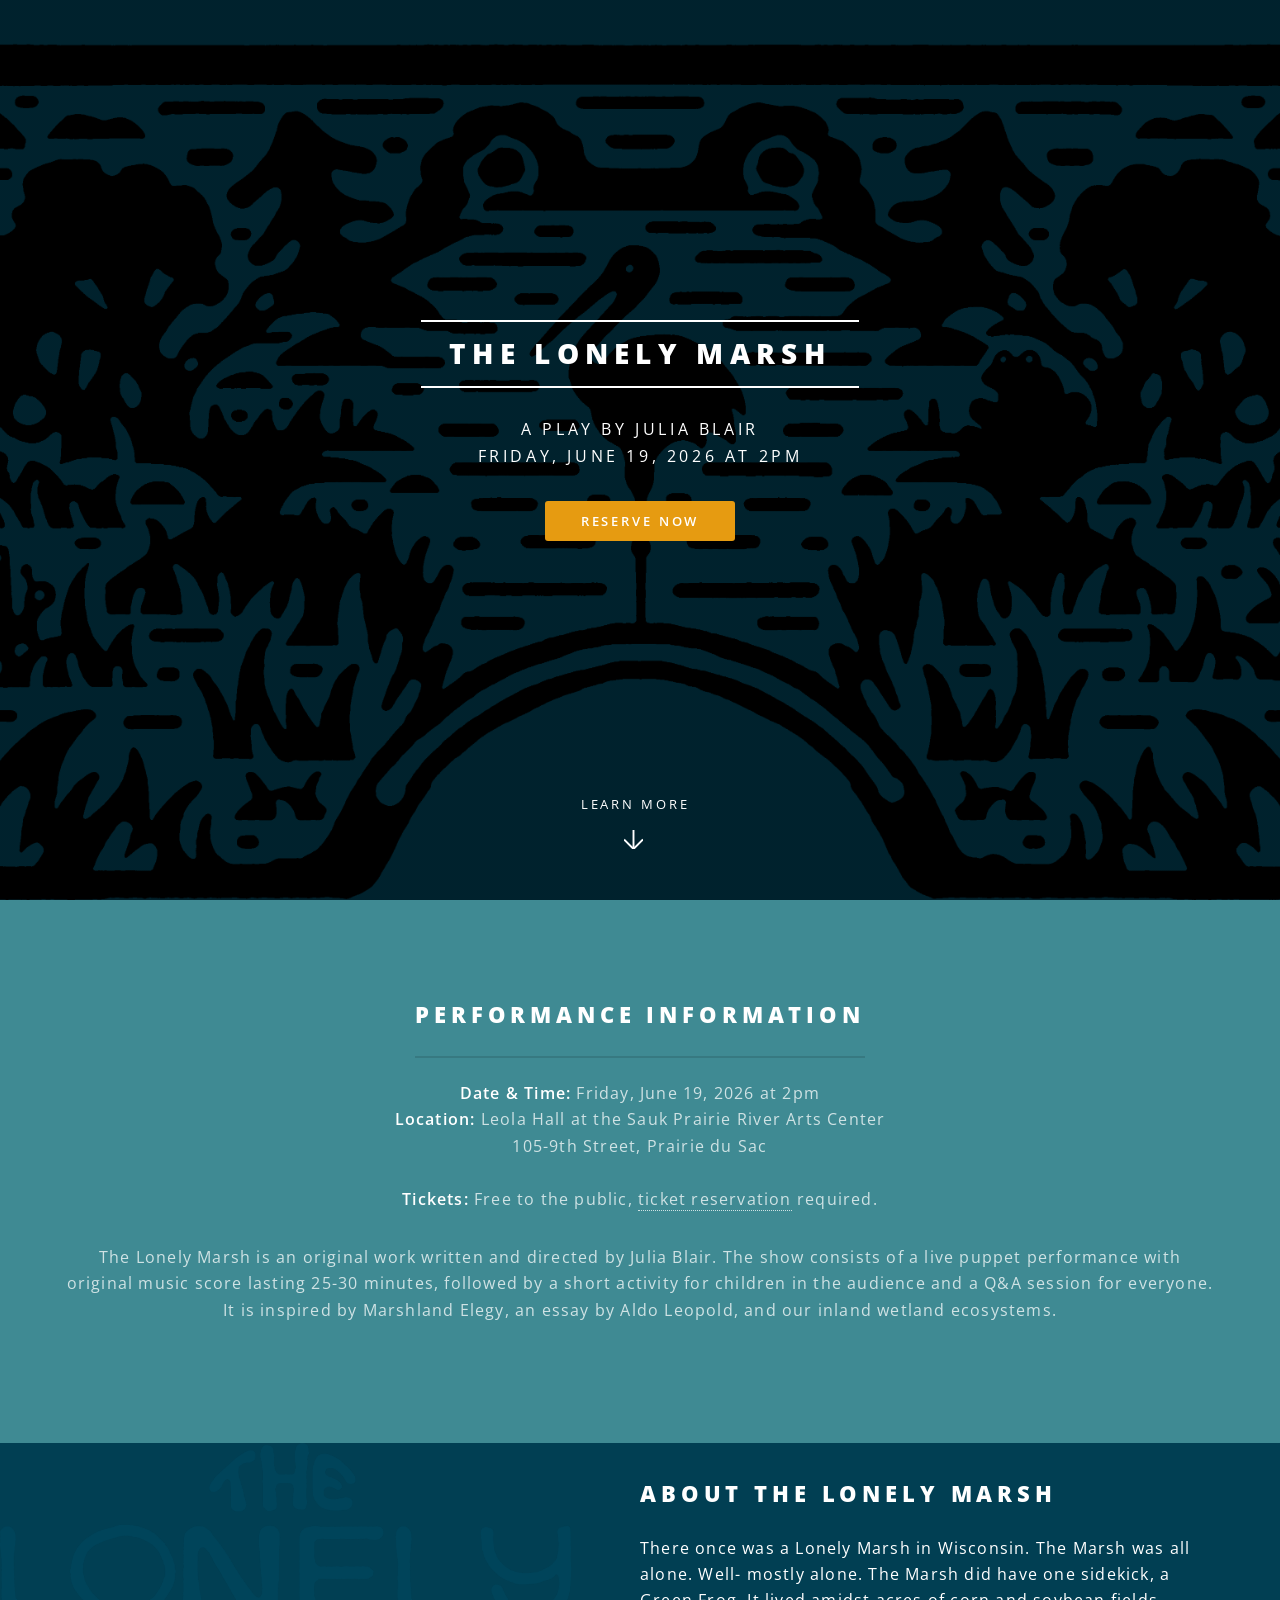
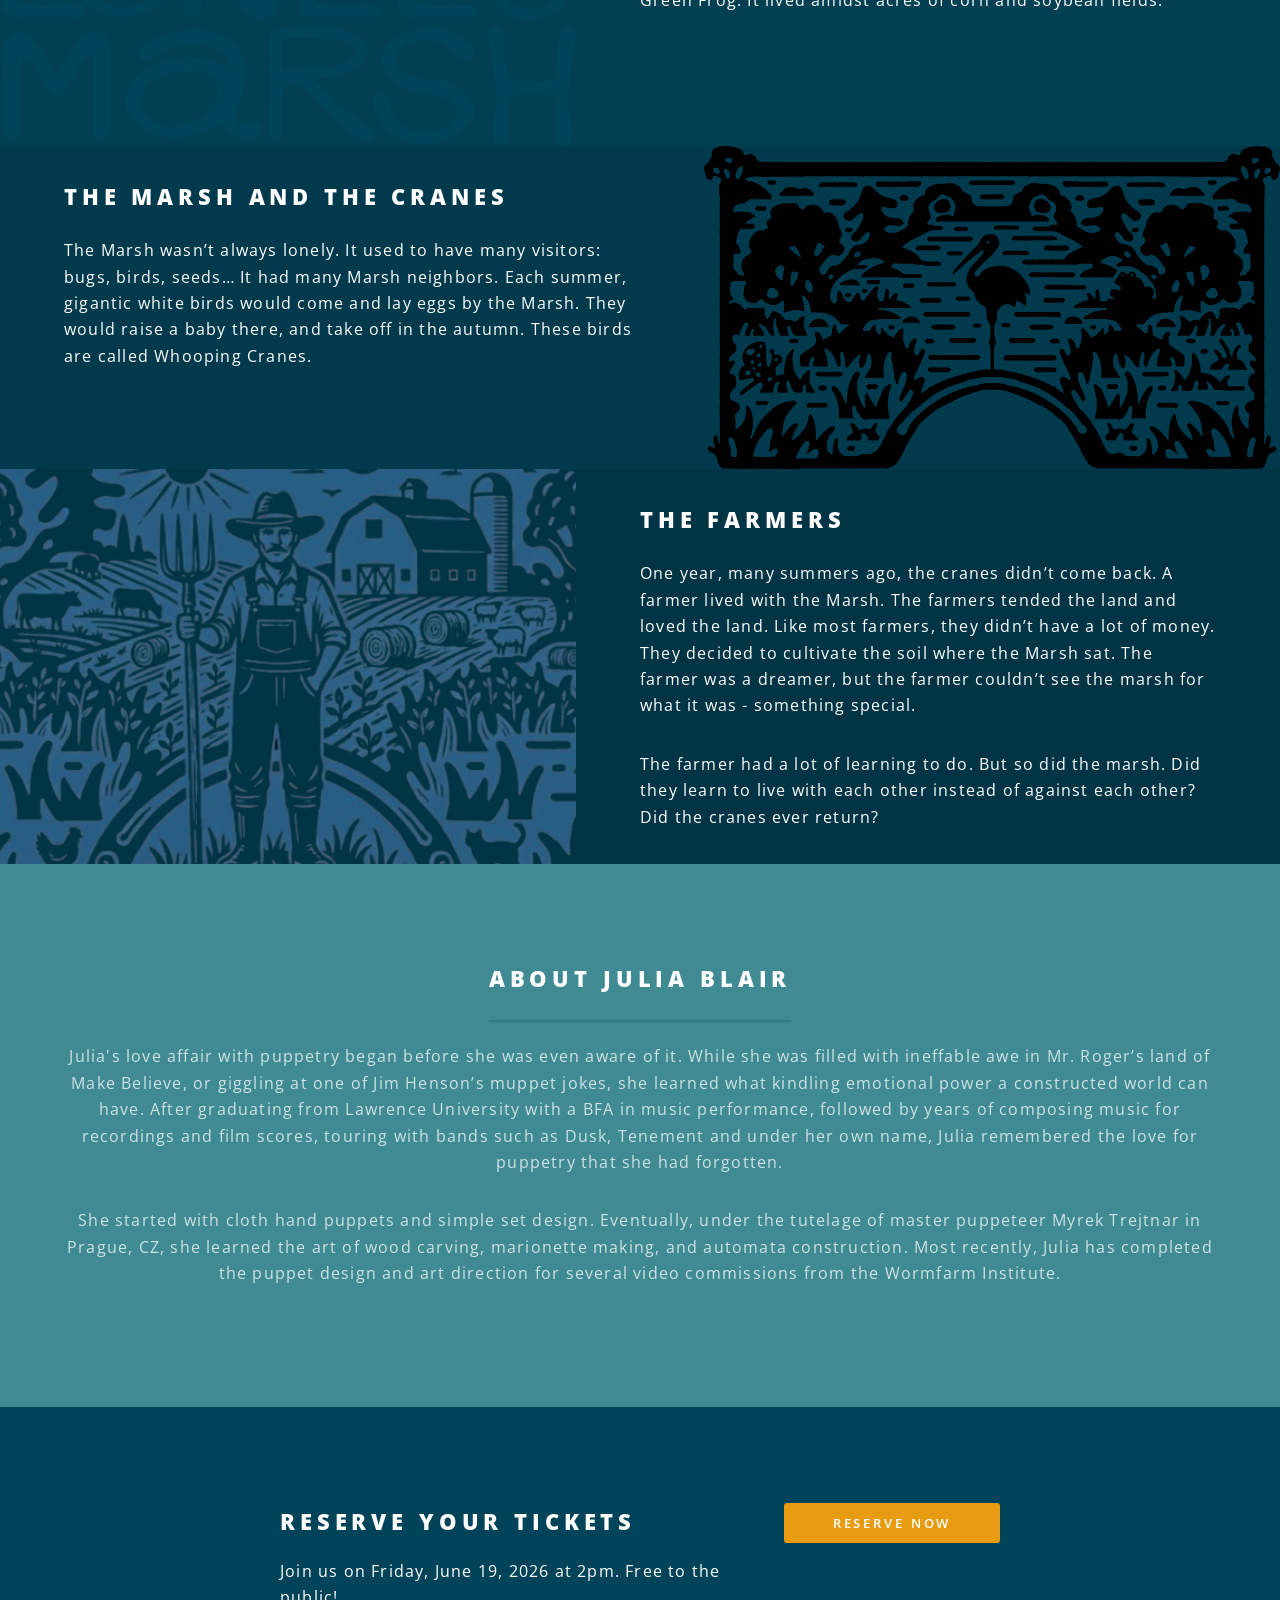
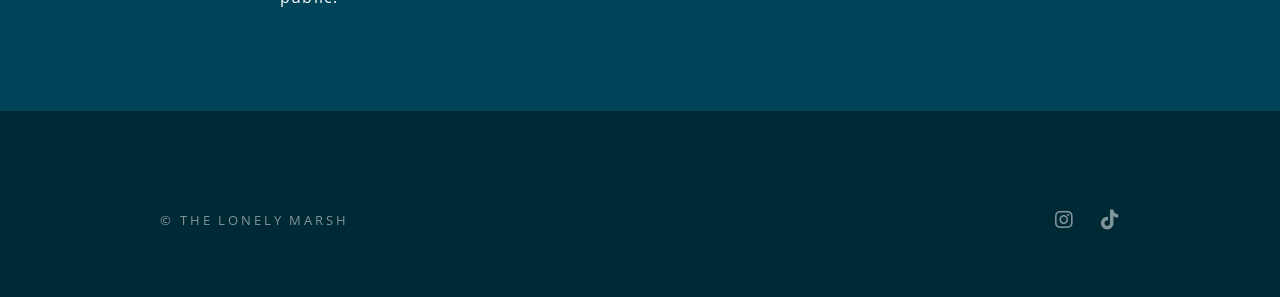
==== index.html @ c169a273 "tiktok added" ====
<!DOCTYPE HTML>
<html lang="en">
	<head>
		<title>The Lonely Marsh: Original Puppet Performance by Julia Blair</title>
		<meta charset="utf-8" />
		<meta name="viewport" content="width=device-width, initial-scale=1, user-scalable=no" />
		<meta name="description" content="Experience 'The Lonely Marsh', an original puppet performance by Julia Blair at Sauk Prairie River Arts Center. A musical journey into Wisconsin's wetlands and Whooping Crane conservation." />
		<meta name="keywords" content="The Lonely Marsh, Julia Blair, puppet show, Wisconsin wetlands, Whooping Crane, Sauk Prairie River Arts Center, Aldo Leopold, Marshland Elegy" />
		<link rel="stylesheet" href="assets/css/main.css" />
		<noscript><link rel="stylesheet" href="assets/css/noscript.css" /></noscript>

		<!-- Open Graph / Social Sharing -->
		<meta property="og:type" content="website" />
		<meta property="og:url" content="https://thelonelymarsh.com/" />
		<meta property="og:title" content="The Lonely Marsh: Original Puppet Performance" />
		<meta property="og:description" content="A live puppet show with original music score inspired by Aldo Leopold's wetlands." />
		<meta property="og:image" content="images/ImageOnlyLogo.png" />

		<!-- Structured Data: Event -->
		<script type="application/ld+json">
		{
			"@context": "https://schema.org",
			"@type": "Event",
			"name": "The Lonely Marsh Puppet Performance",
			"startDate": "2026-06-19T14:00",
			"location": {
				"@type": "Place",
				"name": "Sauk Prairie River Arts Center",
				"address": "105 9th St, Prairie du Sac, WI 53578"
			},
			"description": "Original puppet work written and directed by Julia Blair, inspired by Marshland Elegy.",
			"performer": {
				"@type": "Person",
				"name": "Julia Blair"
			}
		}
		</script>
	</head>
	<body class="landing is-preload">

		<!-- Page Wrapper -->
			<div id="page-wrapper">

				<!-- Header -->
					<header id="header" class="alt">
						<h1><a href="index.html">The Lonely Marsh</a></h1>
						<nav id="nav">
							<ul>
								<li class="special">
									<!--<a href="#menu" class="menuToggle"><span>Menu</span></a>-->
									<div id="menu">
										<ul>
											<li><a href="index.html">Home</a></li>
											<li><a href="#one" class="scrolly">Performance Info</a></li>
											<li><a href="#two" class="scrolly">About the Play</a></li>
											<li><a href="#three" class="scrolly">Julia Blair Bio</a></li>
											<li><a href="#cta" class="scrolly">Tickets</a></li>
										</ul>
									</div>
								</li>
							</ul>
						</nav>
					</header>

				<!-- Banner -->
					<section id="banner">
						<div class="inner">
							<h2>The Lonely Marsh</h2>
							<p>A Play by Julia Blair<br />
							Friday, June 19, 2026 at 2pm</p>
							<ul class="actions special">
								<li><a href="https://app.arts-people.com/?show=324186" class="button fit primary" target="_blank" rel="noopener noreferrer">Reserve Now</a></li>
							</ul>
						</div>
						<a href="#one" class="more scrolly">Learn More</a>
					</section>

				<!-- One -->
					<section id="one" class="wrapper style1 special">
						<div class="inner">
							<header class="major">
								<h2>Performance Information</h2>
								<p><strong>Date & Time:</strong> Friday, June 19, 2026 at 2pm<br />
								<strong>Location:</strong> Leola Hall at the Sauk Prairie River Arts Center<br />
								105-9th Street, Prairie du Sac<br /><br />
								<strong>Tickets:</strong> Free to the public, <a href="https://app.arts-people.com/?show=324186" target="_blank" rel="noopener noreferrer">ticket reservation</a> required.</p>
								<p>The Lonely Marsh is an original work written and directed by Julia Blair. The show consists of a live puppet performance with original music score lasting 25-30 minutes, followed by a short activity for children in the audience and a Q&A session for everyone. It is inspired by Marshland Elegy, an essay by Aldo Leopold, and our inland wetland ecosystems.</p>
							</header>
						</div>
					</section>

				<!-- Two -->
					<section id="two" class="wrapper alt style2">
						<section class="spotlight">
							<div class="image"><img src="images/TextOnlyLogo-Blue.png" alt="The Lonely Marsh puppet show text logo" /></div><div class="content">
								<h2>About The Lonely Marsh</h2>
								<p>There once was a Lonely Marsh in Wisconsin. The Marsh was all alone. Well- mostly alone. The Marsh did have one sidekick, a Green Frog. It lived amidst acres of corn and soybean fields.</p>
							</div>
						</section>
						<section class="spotlight">
							<div class="image"><img src="images/ImageOnlyLogo.png" alt="Whooping Crane puppet characters from The Lonely Marsh" /></div><div class="content">
								<h2>The Marsh and the Cranes</h2>
								<p>The Marsh wasn’t always lonely. It used to have many visitors: bugs, birds, seeds… It had many Marsh neighbors. Each summer, gigantic white birds would come and lay eggs by the Marsh. They would raise a baby there, and take off in the autumn. These birds are called Whooping Cranes.</p>
							</div>
						</section>
						<section class="spotlight">
							<div class="image"><img src="images/FarmerImage-removebg.png" alt="Farmer puppet character from The Lonely Marsh" style="background-color: #013546;" /></div><div class="content">
								<h2>The Farmers</h2>
								<p>One year, many summers ago, the cranes didn’t come back. A farmer lived with the Marsh. The farmers tended the land and loved the land. Like most farmers, they didn’t have a lot of money.  They decided to cultivate the soil where the Marsh sat. The farmer was a dreamer, but the farmer couldn’t see the marsh for what it was - something special.</p>
								<p>The farmer had a lot of learning to do. But so did the marsh. Did they learn to live with each other instead of against each other? Did the cranes ever return?</p>
							</div>
						</section>
						<!-- <section class="spotlight">
							<div class="image"><img src="images/TwoCranes-Photoroom.png" alt="The Marsh" /></div><div class="content">
								<h2>A Change of Heart</h2>
								<p>When you begin to lose a thing, you run the risk of learning you love the thing. This is what happened to the farmers. The farmer saw the harm. The Green Frog convinced the Farmer of just how important the Marsh truly was. The farmer would do better with a healthier marsh. In the end, farmers relinquished some of the surrounding fields to the marsh, allowing them to fill again with water. That summer, the marsh had more visitors than it had in a long time. It was even visited by two big, beautiful, loud birds…</p>
							</div>
						</section> -->
					</section>

				<!-- Three -->
					<section id="three" class="wrapper style3 special">
						<div class="inner">
							<header class="major">
								<h2>About Julia Blair</h2>
								<p>Julia's love affair with puppetry began before she was even aware of it. While she was filled with ineffable awe in Mr. Roger’s land of Make Believe, or giggling at one of Jim Henson’s muppet jokes, she learned what kindling emotional power a constructed world can have. After graduating from Lawrence University with a BFA in music performance, followed by years of composing music for recordings and film scores, touring with bands such as Dusk, Tenement and under her own name, Julia remembered the love for puppetry that she had forgotten.</p>
								<p>She started with cloth hand puppets and simple set design. Eventually, under the tutelage of master puppeteer Myrek Trejtnar in Prague, CZ, she learned the art of wood carving, marionette making, and automata construction. Most recently, Julia has completed the puppet design and art direction for several video commissions from the Wormfarm Institute.</p>
							</header>
						</div>
					</section>

				<!-- CTA -->
					<section id="cta" class="wrapper style4">
						<div class="inner">
							<header>
								<h2>Reserve Your Tickets</h2>
								<p>Join us on Friday, June 19, 2026 at 2pm. Free to the public!</p>
							</header>
							<ul class="actions stacked">
								<li><a href="https://app.arts-people.com/?show=324186" class="button fit primary" target="_blank" rel="noopener noreferrer">Reserve Now</a></li>
							</ul>
						</div>
					</section>

				<!-- Footer -->
					<footer id="footer">
						<div class="inner">
							<ul class="copyright">
								<li>&copy; The Lonely Marsh</li>
							</ul>
							<ul class="icons">
								<li><a href="https://www.instagram.com/the.lonely.marsh/" class="icon brands fa-instagram" target="_blank" rel="noopener noreferrer"><span class="label">Instagram</span></a></li>
								<li><a href="https://www.tiktok.com/@the.lonely.marsh" class="icon brands fa-tiktok" target="_blank" rel="noopener noreferrer"><span class="label">TikTok</span></a></li>
							</ul>
						</div>
					</footer>

			</div>

		<!-- Scripts -->
			<script src="assets/js/jquery.min.js"></script>
			<script src="assets/js/jquery.scrollex.min.js"></script>
			<script src="assets/js/jquery.scrolly.min.js"></script>
			<script src="assets/js/browser.min.js"></script>
			<script src="assets/js/breakpoints.min.js"></script>
			<script src="assets/js/util.js"></script>
			<script src="assets/js/main.js"></script>

	</body>
</html>
---- assets/css/main.css ----
@import 'fontawesome-all.min.css';
@import url("https://fonts.googleapis.com/css?family=Open+Sans:400,400italic,600,600italic,800,800italic");
html, body, div, span, applet, object,
iframe, h1, h2, h3, h4, h5, h6, p, blockquote,
pre, a, abbr, acronym, address, big, cite,
code, del, dfn, em, img, ins, kbd, q, s, samp,
small, strike, strong, sub, sup, tt, var, b,
u, i, center, dl, dt, dd, ol, ul, li, fieldset,
form, label, legend, table, caption, tbody,
tfoot, thead, tr, th, td, article, aside,
canvas, details, embed, figure, figcaption,
footer, header, hgroup, menu, nav, output, ruby,
section, summary, time, mark, audio, video {
  margin: 0;
  padding: 0;
  border: 0;
  font-size: 100%;
  font: inherit;
  vertical-align: baseline;
}

article, aside, details, figcaption, figure,
footer, header, hgroup, menu, nav, section {
  display: block;
}

body {
  line-height: 1;
}

ol, ul {
  list-style: none;
}

blockquote, q {
  quotes: none;
}
blockquote:before, blockquote:after, q:before, q:after {
  content: "";
  content: none;
}

table {
  border-collapse: collapse;
  border-spacing: 0;
}

body {
  -webkit-text-size-adjust: none;
}

mark {
  background-color: transparent;
  color: inherit;
}

input::-moz-focus-inner {
  border: 0;
  padding: 0;
}

input, select, textarea {
  -moz-appearance: none;
  -webkit-appearance: none;
  -ms-appearance: none;
  appearance: none;
}

/* Basic */
@-ms-viewport {
  width: device-width;
}
html {
  box-sizing: border-box;
}

*, *:before, *:after {
  box-sizing: inherit;
}

body {
  background: #01445A;
}
body.is-preload *, body.is-preload *:before, body.is-preload *:after {
  -moz-animation: none !important;
  -webkit-animation: none !important;
  -ms-animation: none !important;
  animation: none !important;
  -moz-transition: none !important;
  -webkit-transition: none !important;
  -ms-transition: none !important;
  transition: none !important;
}

body, input, select, textarea {
  color: #fff;
  font-family: "Open Sans", Helvetica, sans-serif;
  font-size: 15pt;
  font-weight: 400;
  letter-spacing: 0.075em;
  line-height: 1.65em;
}
@media screen and (max-width: 1680px) {
  body, input, select, textarea {
    font-size: 13pt;
  }
}
@media screen and (max-width: 1280px) {
  body, input, select, textarea {
    font-size: 12pt;
  }
}
@media screen and (max-width: 736px) {
  body, input, select, textarea {
    font-size: 11pt;
    letter-spacing: 0.0375em;
  }
}

a {
  -moz-transition: color 0.2s ease, border-bottom-color 0.2s ease;
  -webkit-transition: color 0.2s ease, border-bottom-color 0.2s ease;
  -ms-transition: color 0.2s ease, border-bottom-color 0.2s ease;
  transition: color 0.2s ease, border-bottom-color 0.2s ease;
  border-bottom: dotted 1px;
  color: inherit;
  text-decoration: none;
}
a:hover {
  border-bottom-color: transparent;
}

strong, b {
  color: #fff;
  font-weight: 600;
}

em, i {
  font-style: italic;
}

p {
  margin: 0 0 2em 0;
}

h1, h2, h3, h4, h5, h6 {
  color: #fff;
  font-weight: 800;
  letter-spacing: 0.225em;
  line-height: 1em;
  margin: 0 0 1em 0;
  text-transform: uppercase;
}
h1 a, h2 a, h3 a, h4 a, h5 a, h6 a {
  color: inherit;
  text-decoration: none;
}

h2 {
  font-size: 1.35em;
  line-height: 1.75em;
}
@media screen and (max-width: 736px) {
  h2 {
    font-size: 1.1em;
    line-height: 1.65em;
  }
}

h3 {
  font-size: 1.15em;
  line-height: 1.75em;
}
@media screen and (max-width: 736px) {
  h3 {
    font-size: 1em;
    line-height: 1.65em;
  }
}

h4 {
  font-size: 1em;
  line-height: 1.5em;
}

h5 {
  font-size: 0.8em;
  line-height: 1.5em;
}

h6 {
  font-size: 0.7em;
  line-height: 1.5em;
}

sub {
  font-size: 0.8em;
  position: relative;
  top: 0.5em;
}

sup {
  font-size: 0.8em;
  position: relative;
  top: -0.5em;
}

hr {
  border: 0;
  border-bottom: solid 2px #fff;
  margin: 3em 0;
}
hr.major {
  margin: 4.5em 0;
}

blockquote {
  border-left: solid 4px #fff;
  font-style: italic;
  margin: 0 0 2em 0;
  padding: 0.5em 0 0.5em 2em;
}

code {
  background: rgba(144, 144, 144, 0.25);
  border-radius: 3px;
  font-family: "Courier New", monospace;
  font-size: 0.9em;
  letter-spacing: 0;
  margin: 0 0.25em;
  padding: 0.25em 0.65em;
}

pre {
  -webkit-overflow-scrolling: touch;
  font-family: "Courier New", monospace;
  font-size: 0.9em;
  margin: 0 0 2em 0;
}
pre code {
  display: block;
  line-height: 1.75em;
  padding: 1em 1.5em;
  overflow-x: auto;
}

.align-left {
  text-align: left;
}

.align-center {
  text-align: center;
}

.align-right {
  text-align: right;
}

/* Row */
.row {
  display: flex;
  flex-wrap: wrap;
  box-sizing: border-box;
  align-items: stretch;
}
.row > * {
  box-sizing: border-box;
}
.row.gtr-uniform > * > :last-child {
  margin-bottom: 0;
}
.row.aln-left {
  justify-content: flex-start;
}
.row.aln-center {
  justify-content: center;
}
.row.aln-right {
  justify-content: flex-end;
}
.row.aln-top {
  align-items: flex-start;
}
.row.aln-middle {
  align-items: center;
}
.row.aln-bottom {
  align-items: flex-end;
}
.row > .imp {
  order: -1;
}
.row > .col-1 {
  width: 8.3333333333%;
}
.row > .off-1 {
  margin-left: 8.3333333333%;
}
.row > .col-2 {
  width: 16.6666666667%;
}
.row > .off-2 {
  margin-left: 16.6666666667%;
}
.row > .col-3 {
  width: 25%;
}
.row > .off-3 {
  margin-left: 25%;
}
.row > .col-4 {
  width: 33.3333333333%;
}
.row > .off-4 {
  margin-left: 33.3333333333%;
}
.row > .col-5 {
  width: 41.6666666667%;
}
.row > .off-5 {
  margin-left: 41.6666666667%;
}
.row > .col-6 {
  width: 50%;
}
.row > .off-6 {
  margin-left: 50%;
}
.row > .col-7 {
  width: 58.3333333333%;
}
.row > .off-7 {
  margin-left: 58.3333333333%;
}
.row > .col-8 {
  width: 66.6666666667%;
}
.row > .off-8 {
  margin-left: 66.6666666667%;
}
.row > .col-9 {
  width: 75%;
}
.row > .off-9 {
  margin-left: 75%;
}
.row > .col-10 {
  width: 83.3333333333%;
}
.row > .off-10 {
  margin-left: 83.3333333333%;
}
.row > .col-11 {
  width: 91.6666666667%;
}
.row > .off-11 {
  margin-left: 91.6666666667%;
}
.row > .col-12 {
  width: 100%;
}
.row > .off-12 {
  margin-left: 100%;
}
.row.gtr-0 {
  margin-top: 0;
  margin-left: 0em;
}
.row.gtr-0 > * {
  padding: 0 0 0 0em;
}
.row.gtr-0.gtr-uniform {
  margin-top: 0em;
}
.row.gtr-0.gtr-uniform > * {
  padding-top: 0em;
}
.row.gtr-25 {
  margin-top: 0;
  margin-left: -0.375em;
}
.row.gtr-25 > * {
  padding: 0 0 0 0.375em;
}
.row.gtr-25.gtr-uniform {
  margin-top: -0.375em;
}
.row.gtr-25.gtr-uniform > * {
  padding-top: 0.375em;
}
.row.gtr-50 {
  margin-top: 0;
  margin-left: -0.75em;
}
.row.gtr-50 > * {
  padding: 0 0 0 0.75em;
}
.row.gtr-50.gtr-uniform {
  margin-top: -0.75em;
}
.row.gtr-50.gtr-uniform > * {
  padding-top: 0.75em;
}
.row {
  margin-top: 0;
  margin-left: -1.5em;
}
.row > * {
  padding: 0 0 0 1.5em;
}
.row.gtr-uniform {
  margin-top: -1.5em;
}
.row.gtr-uniform > * {
  padding-top: 1.5em;
}
.row.gtr-150 {
  margin-top: 0;
  margin-left: -2.25em;
}
.row.gtr-150 > * {
  padding: 0 0 0 2.25em;
}
.row.gtr-150.gtr-uniform {
  margin-top: -2.25em;
}
.row.gtr-150.gtr-uniform > * {
  padding-top: 2.25em;
}
.row.gtr-200 {
  margin-top: 0;
  margin-left: -3em;
}
.row.gtr-200 > * {
  padding: 0 0 0 3em;
}
.row.gtr-200.gtr-uniform {
  margin-top: -3em;
}
.row.gtr-200.gtr-uniform > * {
  padding-top: 3em;
}
@media screen and (max-width: 1680px) {
  .row {
    display: flex;
    flex-wrap: wrap;
    box-sizing: border-box;
    align-items: stretch;
  }
  .row > * {
    box-sizing: border-box;
  }
  .row.gtr-uniform > * > :last-child {
    margin-bottom: 0;
  }
  .row.aln-left {
    justify-content: flex-start;
  }
  .row.aln-center {
    justify-content: center;
  }
  .row.aln-right {
    justify-content: flex-end;
  }
  .row.aln-top {
    align-items: flex-start;
  }
  .row.aln-middle {
    align-items: center;
  }
  .row.aln-bottom {
    align-items: flex-end;
  }
  .row > .imp-xlarge {
    order: -1;
  }
  .row > .col-1-xlarge {
    width: 8.3333333333%;
  }
  .row > .off-1-xlarge {
    margin-left: 8.3333333333%;
  }
  .row > .col-2-xlarge {
    width: 16.6666666667%;
  }
  .row > .off-2-xlarge {
    margin-left: 16.6666666667%;
  }
  .row > .col-3-xlarge {
    width: 25%;
  }
  .row > .off-3-xlarge {
    margin-left: 25%;
  }
  .row > .col-4-xlarge {
    width: 33.3333333333%;
  }
  .row > .off-4-xlarge {
    margin-left: 33.3333333333%;
  }
  .row > .col-5-xlarge {
    width: 41.6666666667%;
  }
  .row > .off-5-xlarge {
    margin-left: 41.6666666667%;
  }
  .row > .col-6-xlarge {
    width: 50%;
  }
  .row > .off-6-xlarge {
    margin-left: 50%;
  }
  .row > .col-7-xlarge {
    width: 58.3333333333%;
  }
  .row > .off-7-xlarge {
    margin-left: 58.3333333333%;
  }
  .row > .col-8-xlarge {
    width: 66.6666666667%;
  }
  .row > .off-8-xlarge {
    margin-left: 66.6666666667%;
  }
  .row > .col-9-xlarge {
    width: 75%;
  }
  .row > .off-9-xlarge {
    margin-left: 75%;
  }
  .row > .col-10-xlarge {
    width: 83.3333333333%;
  }
  .row > .off-10-xlarge {
    margin-left: 83.3333333333%;
  }
  .row > .col-11-xlarge {
    width: 91.6666666667%;
  }
  .row > .off-11-xlarge {
    margin-left: 91.6666666667%;
  }
  .row > .col-12-xlarge {
    width: 100%;
  }
  .row > .off-12-xlarge {
    margin-left: 100%;
  }
  .row.gtr-0 {
    margin-top: 0;
    margin-left: 0em;
  }
  .row.gtr-0 > * {
    padding: 0 0 0 0em;
  }
  .row.gtr-0.gtr-uniform {
    margin-top: 0em;
  }
  .row.gtr-0.gtr-uniform > * {
    padding-top: 0em;
  }
  .row.gtr-25 {
    margin-top: 0;
    margin-left: -0.375em;
  }
  .row.gtr-25 > * {
    padding: 0 0 0 0.375em;
  }
  .row.gtr-25.gtr-uniform {
    margin-top: -0.375em;
  }
  .row.gtr-25.gtr-uniform > * {
    padding-top: 0.375em;
  }
  .row.gtr-50 {
    margin-top: 0;
    margin-left: -0.75em;
  }
  .row.gtr-50 > * {
    padding: 0 0 0 0.75em;
  }
  .row.gtr-50.gtr-uniform {
    margin-top: -0.75em;
  }
  .row.gtr-50.gtr-uniform > * {
    padding-top: 0.75em;
  }
  .row {
    margin-top: 0;
    margin-left: -1.5em;
  }
  .row > * {
    padding: 0 0 0 1.5em;
  }
  .row.gtr-uniform {
    margin-top: -1.5em;
  }
  .row.gtr-uniform > * {
    padding-top: 1.5em;
  }
  .row.gtr-150 {
    margin-top: 0;
    margin-left: -2.25em;
  }
  .row.gtr-150 > * {
    padding: 0 0 0 2.25em;
  }
  .row.gtr-150.gtr-uniform {
    margin-top: -2.25em;
  }
  .row.gtr-150.gtr-uniform > * {
    padding-top: 2.25em;
  }
  .row.gtr-200 {
    margin-top: 0;
    margin-left: -3em;
  }
  .row.gtr-200 > * {
    padding: 0 0 0 3em;
  }
  .row.gtr-200.gtr-uniform {
    margin-top: -3em;
  }
  .row.gtr-200.gtr-uniform > * {
    padding-top: 3em;
  }
}
@media screen and (max-width: 1280px) {
  .row {
    display: flex;
    flex-wrap: wrap;
    box-sizing: border-box;
    align-items: stretch;
  }
  .row > * {
    box-sizing: border-box;
  }
  .row.gtr-uniform > * > :last-child {
    margin-bottom: 0;
  }
  .row.aln-left {
    justify-content: flex-start;
  }
  .row.aln-center {
    justify-content: center;
  }
  .row.aln-right {
    justify-content: flex-end;
  }
  .row.aln-top {
    align-items: flex-start;
  }
  .row.aln-middle {
    align-items: center;
  }
  .row.aln-bottom {
    align-items: flex-end;
  }
  .row > .imp-large {
    order: -1;
  }
  .row > .col-1-large {
    width: 8.3333333333%;
  }
  .row > .off-1-large {
    margin-left: 8.3333333333%;
  }
  .row > .col-2-large {
    width: 16.6666666667%;
  }
  .row > .off-2-large {
    margin-left: 16.6666666667%;
  }
  .row > .col-3-large {
    width: 25%;
  }
  .row > .off-3-large {
    margin-left: 25%;
  }
  .row > .col-4-large {
    width: 33.3333333333%;
  }
  .row > .off-4-large {
    margin-left: 33.3333333333%;
  }
  .row > .col-5-large {
    width: 41.6666666667%;
  }
  .row > .off-5-large {
    margin-left: 41.6666666667%;
  }
  .row > .col-6-large {
    width: 50%;
  }
  .row > .off-6-large {
    margin-left: 50%;
  }
  .row > .col-7-large {
    width: 58.3333333333%;
  }
  .row > .off-7-large {
    margin-left: 58.3333333333%;
  }
  .row > .col-8-large {
    width: 66.6666666667%;
  }
  .row > .off-8-large {
    margin-left: 66.6666666667%;
  }
  .row > .col-9-large {
    width: 75%;
  }
  .row > .off-9-large {
    margin-left: 75%;
  }
  .row > .col-10-large {
    width: 83.3333333333%;
  }
  .row > .off-10-large {
    margin-left: 83.3333333333%;
  }
  .row > .col-11-large {
    width: 91.6666666667%;
  }
  .row > .off-11-large {
    margin-left: 91.6666666667%;
  }
  .row > .col-12-large {
    width: 100%;
  }
  .row > .off-12-large {
    margin-left: 100%;
  }
  .row.gtr-0 {
    margin-top: 0;
    margin-left: 0em;
  }
  .row.gtr-0 > * {
    padding: 0 0 0 0em;
  }
  .row.gtr-0.gtr-uniform {
    margin-top: 0em;
  }
  .row.gtr-0.gtr-uniform > * {
    padding-top: 0em;
  }
  .row.gtr-25 {
    margin-top: 0;
    margin-left: -0.375em;
  }
  .row.gtr-25 > * {
    padding: 0 0 0 0.375em;
  }
  .row.gtr-25.gtr-uniform {
    margin-top: -0.375em;
  }
  .row.gtr-25.gtr-uniform > * {
    padding-top: 0.375em;
  }
  .row.gtr-50 {
    margin-top: 0;
    margin-left: -0.75em;
  }
  .row.gtr-50 > * {
    padding: 0 0 0 0.75em;
  }
  .row.gtr-50.gtr-uniform {
    margin-top: -0.75em;
  }
  .row.gtr-50.gtr-uniform > * {
    padding-top: 0.75em;
  }
  .row {
    margin-top: 0;
    margin-left: -1.5em;
  }
  .row > * {
    padding: 0 0 0 1.5em;
  }
  .row.gtr-uniform {
    margin-top: -1.5em;
  }
  .row.gtr-uniform > * {
    padding-top: 1.5em;
  }
  .row.gtr-150 {
    margin-top: 0;
    margin-left: -2.25em;
  }
  .row.gtr-150 > * {
    padding: 0 0 0 2.25em;
  }
  .row.gtr-150.gtr-uniform {
    margin-top: -2.25em;
  }
  .row.gtr-150.gtr-uniform > * {
    padding-top: 2.25em;
  }
  .row.gtr-200 {
    margin-top: 0;
    margin-left: -3em;
  }
  .row.gtr-200 > * {
    padding: 0 0 0 3em;
  }
  .row.gtr-200.gtr-uniform {
    margin-top: -3em;
  }
  .row.gtr-200.gtr-uniform > * {
    padding-top: 3em;
  }
}
@media screen and (max-width: 980px) {
  .row {
    display: flex;
    flex-wrap: wrap;
    box-sizing: border-box;
    align-items: stretch;
  }
  .row > * {
    box-sizing: border-box;
  }
  .row.gtr-uniform > * > :last-child {
    margin-bottom: 0;
  }
  .row.aln-left {
    justify-content: flex-start;
  }
  .row.aln-center {
    justify-content: center;
  }
  .row.aln-right {
    justify-content: flex-end;
  }
  .row.aln-top {
    align-items: flex-start;
  }
  .row.aln-middle {
    align-items: center;
  }
  .row.aln-bottom {
    align-items: flex-end;
  }
  .row > .imp-medium {
    order: -1;
  }
  .row > .col-1-medium {
    width: 8.3333333333%;
  }
  .row > .off-1-medium {
    margin-left: 8.3333333333%;
  }
  .row > .col-2-medium {
    width: 16.6666666667%;
  }
  .row > .off-2-medium {
    margin-left: 16.6666666667%;
  }
  .row > .col-3-medium {
    width: 25%;
  }
  .row > .off-3-medium {
    margin-left: 25%;
  }
  .row > .col-4-medium {
    width: 33.3333333333%;
  }
  .row > .off-4-medium {
    margin-left: 33.3333333333%;
  }
  .row > .col-5-medium {
    width: 41.6666666667%;
  }
  .row > .off-5-medium {
    margin-left: 41.6666666667%;
  }
  .row > .col-6-medium {
    width: 50%;
  }
  .row > .off-6-medium {
    margin-left: 50%;
  }
  .row > .col-7-medium {
    width: 58.3333333333%;
  }
  .row > .off-7-medium {
    margin-left: 58.3333333333%;
  }
  .row > .col-8-medium {
    width: 66.6666666667%;
  }
  .row > .off-8-medium {
    margin-left: 66.6666666667%;
  }
  .row > .col-9-medium {
    width: 75%;
  }
  .row > .off-9-medium {
    margin-left: 75%;
  }
  .row > .col-10-medium {
    width: 83.3333333333%;
  }
  .row > .off-10-medium {
    margin-left: 83.3333333333%;
  }
  .row > .col-11-medium {
    width: 91.6666666667%;
  }
  .row > .off-11-medium {
    margin-left: 91.6666666667%;
  }
  .row > .col-12-medium {
    width: 100%;
  }
  .row > .off-12-medium {
    margin-left: 100%;
  }
  .row.gtr-0 {
    margin-top: 0;
    margin-left: 0em;
  }
  .row.gtr-0 > * {
    padding: 0 0 0 0em;
  }
  .row.gtr-0.gtr-uniform {
    margin-top: 0em;
  }
  .row.gtr-0.gtr-uniform > * {
    padding-top: 0em;
  }
  .row.gtr-25 {
    margin-top: 0;
    margin-left: -0.375em;
  }
  .row.gtr-25 > * {
    padding: 0 0 0 0.375em;
  }
  .row.gtr-25.gtr-uniform {
    margin-top: -0.375em;
  }
  .row.gtr-25.gtr-uniform > * {
    padding-top: 0.375em;
  }
  .row.gtr-50 {
    margin-top: 0;
    margin-left: -0.75em;
  }
  .row.gtr-50 > * {
    padding: 0 0 0 0.75em;
  }
  .row.gtr-50.gtr-uniform {
    margin-top: -0.75em;
  }
  .row.gtr-50.gtr-uniform > * {
    padding-top: 0.75em;
  }
  .row {
    margin-top: 0;
    margin-left: -1.5em;
  }
  .row > * {
    padding: 0 0 0 1.5em;
  }
  .row.gtr-uniform {
    margin-top: -1.5em;
  }
  .row.gtr-uniform > * {
    padding-top: 1.5em;
  }
  .row.gtr-150 {
    margin-top: 0;
    margin-left: -2.25em;
  }
  .row.gtr-150 > * {
    padding: 0 0 0 2.25em;
  }
  .row.gtr-150.gtr-uniform {
    margin-top: -2.25em;
  }
  .row.gtr-150.gtr-uniform > * {
    padding-top: 2.25em;
  }
  .row.gtr-200 {
    margin-top: 0;
    margin-left: -3em;
  }
  .row.gtr-200 > * {
    padding: 0 0 0 3em;
  }
  .row.gtr-200.gtr-uniform {
    margin-top: -3em;
  }
  .row.gtr-200.gtr-uniform > * {
    padding-top: 3em;
  }
}
@media screen and (max-width: 736px) {
  .row {
    display: flex;
    flex-wrap: wrap;
    box-sizing: border-box;
    align-items: stretch;
  }
  .row > * {
    box-sizing: border-box;
  }
  .row.gtr-uniform > * > :last-child {
    margin-bottom: 0;
  }
  .row.aln-left {
    justify-content: flex-start;
  }
  .row.aln-center {
    justify-content: center;
  }
  .row.aln-right {
    justify-content: flex-end;
  }
  .row.aln-top {
    align-items: flex-start;
  }
  .row.aln-middle {
    align-items: center;
  }
  .row.aln-bottom {
    align-items: flex-end;
  }
  .row > .imp-small {
    order: -1;
  }
  .row > .col-1-small {
    width: 8.3333333333%;
  }
  .row > .off-1-small {
    margin-left: 8.3333333333%;
  }
  .row > .col-2-small {
    width: 16.6666666667%;
  }
  .row > .off-2-small {
    margin-left: 16.6666666667%;
  }
  .row > .col-3-small {
    width: 25%;
  }
  .row > .off-3-small {
    margin-left: 25%;
  }
  .row > .col-4-small {
    width: 33.3333333333%;
  }
  .row > .off-4-small {
    margin-left: 33.3333333333%;
  }
  .row > .col-5-small {
    width: 41.6666666667%;
  }
  .row > .off-5-small {
    margin-left: 41.6666666667%;
  }
  .row > .col-6-small {
    width: 50%;
  }
  .row > .off-6-small {
    margin-left: 50%;
  }
  .row > .col-7-small {
    width: 58.3333333333%;
  }
  .row > .off-7-small {
    margin-left: 58.3333333333%;
  }
  .row > .col-8-small {
    width: 66.6666666667%;
  }
  .row > .off-8-small {
    margin-left: 66.6666666667%;
  }
  .row > .col-9-small {
    width: 75%;
  }
  .row > .off-9-small {
    margin-left: 75%;
  }
  .row > .col-10-small {
    width: 83.3333333333%;
  }
  .row > .off-10-small {
    margin-left: 83.3333333333%;
  }
  .row > .col-11-small {
    width: 91.6666666667%;
  }
  .row > .off-11-small {
    margin-left: 91.6666666667%;
  }
  .row > .col-12-small {
    width: 100%;
  }
  .row > .off-12-small {
    margin-left: 100%;
  }
  .row.gtr-0 {
    margin-top: 0;
    margin-left: 0em;
  }
  .row.gtr-0 > * {
    padding: 0 0 0 0em;
  }
  .row.gtr-0.gtr-uniform {
    margin-top: 0em;
  }
  .row.gtr-0.gtr-uniform > * {
    padding-top: 0em;
  }
  .row.gtr-25 {
    margin-top: 0;
    margin-left: -0.375em;
  }
  .row.gtr-25 > * {
    padding: 0 0 0 0.375em;
  }
  .row.gtr-25.gtr-uniform {
    margin-top: -0.375em;
  }
  .row.gtr-25.gtr-uniform > * {
    padding-top: 0.375em;
  }
  .row.gtr-50 {
    margin-top: 0;
    margin-left: -0.75em;
  }
  .row.gtr-50 > * {
    padding: 0 0 0 0.75em;
  }
  .row.gtr-50.gtr-uniform {
    margin-top: -0.75em;
  }
  .row.gtr-50.gtr-uniform > * {
    padding-top: 0.75em;
  }
  .row {
    margin-top: 0;
    margin-left: -1.5em;
  }
  .row > * {
    padding: 0 0 0 1.5em;
  }
  .row.gtr-uniform {
    margin-top: -1.5em;
  }
  .row.gtr-uniform > * {
    padding-top: 1.5em;
  }
  .row.gtr-150 {
    margin-top: 0;
    margin-left: -2.25em;
  }
  .row.gtr-150 > * {
    padding: 0 0 0 2.25em;
  }
  .row.gtr-150.gtr-uniform {
    margin-top: -2.25em;
  }
  .row.gtr-150.gtr-uniform > * {
    padding-top: 2.25em;
  }
  .row.gtr-200 {
    margin-top: 0;
    margin-left: -3em;
  }
  .row.gtr-200 > * {
    padding: 0 0 0 3em;
  }
  .row.gtr-200.gtr-uniform {
    margin-top: -3em;
  }
  .row.gtr-200.gtr-uniform > * {
    padding-top: 3em;
  }
}
@media screen and (max-width: 480px) {
  .row {
    display: flex;
    flex-wrap: wrap;
    box-sizing: border-box;
    align-items: stretch;
  }
  .row > * {
    box-sizing: border-box;
  }
  .row.gtr-uniform > * > :last-child {
    margin-bottom: 0;
  }
  .row.aln-left {
    justify-content: flex-start;
  }
  .row.aln-center {
    justify-content: center;
  }
  .row.aln-right {
    justify-content: flex-end;
  }
  .row.aln-top {
    align-items: flex-start;
  }
  .row.aln-middle {
    align-items: center;
  }
  .row.aln-bottom {
    align-items: flex-end;
  }
  .row > .imp-xsmall {
    order: -1;
  }
  .row > .col-1-xsmall {
    width: 8.3333333333%;
  }
  .row > .off-1-xsmall {
    margin-left: 8.3333333333%;
  }
  .row > .col-2-xsmall {
    width: 16.6666666667%;
  }
  .row > .off-2-xsmall {
    margin-left: 16.6666666667%;
  }
  .row > .col-3-xsmall {
    width: 25%;
  }
  .row > .off-3-xsmall {
    margin-left: 25%;
  }
  .row > .col-4-xsmall {
    width: 33.3333333333%;
  }
  .row > .off-4-xsmall {
    margin-left: 33.3333333333%;
  }
  .row > .col-5-xsmall {
    width: 41.6666666667%;
  }
  .row > .off-5-xsmall {
    margin-left: 41.6666666667%;
  }
  .row > .col-6-xsmall {
    width: 50%;
  }
  .row > .off-6-xsmall {
    margin-left: 50%;
  }
  .row > .col-7-xsmall {
    width: 58.3333333333%;
  }
  .row > .off-7-xsmall {
    margin-left: 58.3333333333%;
  }
  .row > .col-8-xsmall {
    width: 66.6666666667%;
  }
  .row > .off-8-xsmall {
    margin-left: 66.6666666667%;
  }
  .row > .col-9-xsmall {
    width: 75%;
  }
  .row > .off-9-xsmall {
    margin-left: 75%;
  }
  .row > .col-10-xsmall {
    width: 83.3333333333%;
  }
  .row > .off-10-xsmall {
    margin-left: 83.3333333333%;
  }
  .row > .col-11-xsmall {
    width: 91.6666666667%;
  }
  .row > .off-11-xsmall {
    margin-left: 91.6666666667%;
  }
  .row > .col-12-xsmall {
    width: 100%;
  }
  .row > .off-12-xsmall {
    margin-left: 100%;
  }
  .row.gtr-0 {
    margin-top: 0;
    margin-left: 0em;
  }
  .row.gtr-0 > * {
    padding: 0 0 0 0em;
  }
  .row.gtr-0.gtr-uniform {
    margin-top: 0em;
  }
  .row.gtr-0.gtr-uniform > * {
    padding-top: 0em;
  }
  .row.gtr-25 {
    margin-top: 0;
    margin-left: -0.375em;
  }
  .row.gtr-25 > * {
    padding: 0 0 0 0.375em;
  }
  .row.gtr-25.gtr-uniform {
    margin-top: -0.375em;
  }
  .row.gtr-25.gtr-uniform > * {
    padding-top: 0.375em;
  }
  .row.gtr-50 {
    margin-top: 0;
    margin-left: -0.75em;
  }
  .row.gtr-50 > * {
    padding: 0 0 0 0.75em;
  }
  .row.gtr-50.gtr-uniform {
    margin-top: -0.75em;
  }
  .row.gtr-50.gtr-uniform > * {
    padding-top: 0.75em;
  }
  .row {
    margin-top: 0;
    margin-left: -1.5em;
  }
  .row > * {
    padding: 0 0 0 1.5em;
  }
  .row.gtr-uniform {
    margin-top: -1.5em;
  }
  .row.gtr-uniform > * {
    padding-top: 1.5em;
  }
  .row.gtr-150 {
    margin-top: 0;
    margin-left: -2.25em;
  }
  .row.gtr-150 > * {
    padding: 0 0 0 2.25em;
  }
  .row.gtr-150.gtr-uniform {
    margin-top: -2.25em;
  }
  .row.gtr-150.gtr-uniform > * {
    padding-top: 2.25em;
  }
  .row.gtr-200 {
    margin-top: 0;
    margin-left: -3em;
  }
  .row.gtr-200 > * {
    padding: 0 0 0 3em;
  }
  .row.gtr-200.gtr-uniform {
    margin-top: -3em;
  }
  .row.gtr-200.gtr-uniform > * {
    padding-top: 3em;
  }
}

/* Section/Article */
section.special, article.special {
  text-align: center;
}

header p {
  color: rgba(255, 255, 255, 0.5);
  position: relative;
  top: -0.25em;
}
header h3 + p {
  font-size: 1.1em;
}
header h4 + p,
header h5 + p,
header h6 + p {
  font-size: 0.9em;
}
header.major {
  margin: 0 0 3.5em 0;
}
header.major h2, header.major h3, header.major h4, header.major h5, header.major h6 {
  border-bottom: solid 2px #fff;
  display: inline-block;
  padding-bottom: 1em;
  position: relative;
}
header.major h2:after, header.major h3:after, header.major h4:after, header.major h5:after, header.major h6:after {
  content: "";
  display: block;
  height: 1px;
}
header.major p {
  color: #fff;
  top: 0;
}
@media screen and (max-width: 736px) {
  header.major {
    margin: 0 0 2em 0;
  }
}
@media screen and (max-width: 980px) {
  header br {
    display: none;
  }
}

/* Form */
form {
  margin: 0 0 2em 0;
}

label {
  color: #fff;
  display: block;
  font-size: 0.9em;
  font-weight: 600;
  margin: 0 0 1em 0;
}

input[type=text],
input[type=password],
input[type=email],
select,
textarea {
  -moz-appearance: none;
  -webkit-appearance: none;
  -ms-appearance: none;
  appearance: none;
  background-color: rgba(144, 144, 144, 0.25);
  border-radius: 3px;
  border: none;
  color: inherit;
  display: block;
  outline: 0;
  padding: 0 1em;
  text-decoration: none;
  width: 100%;
}
input[type=text]:invalid,
input[type=password]:invalid,
input[type=email]:invalid,
select:invalid,
textarea:invalid {
  box-shadow: none;
}
input[type=text]:focus,
input[type=password]:focus,
input[type=email]:focus,
select:focus,
textarea:focus {
  box-shadow: 0 0 0 2px #3F8A93;
}

select {
  background-size: 1.25em;
  background-repeat: no-repeat;
  background-position: calc(100% - 1em) center;
  height: 2.75em;
  padding-right: 2.75em;
  text-overflow: ellipsis;
}
select:focus::-ms-value {
  background-color: transparent;
}
select::-ms-expand {
  display: none;
}

input[type=text],
input[type=password],
input[type=email],
select {
  height: 2.75em;
}

textarea {
  padding: 0.75em 1em;
}

input[type=checkbox],
input[type=radio] {
  -moz-appearance: none;
  -webkit-appearance: none;
  -ms-appearance: none;
  appearance: none;
  display: block;
  float: left;
  margin-right: -2em;
  opacity: 0;
  width: 1em;
  z-index: -1;
}
input[type=checkbox] + label,
input[type=radio] + label {
  text-decoration: none;
}
input[type=checkbox] + label:before,
input[type=radio] + label:before {
  -moz-osx-font-smoothing: grayscale;
  -webkit-font-smoothing: antialiased;
  display: inline-block;
  font-style: normal;
  font-variant: normal;
  text-rendering: auto;
  line-height: 1;
  text-transform: none !important;
  font-family: "Font Awesome 5 Free";
  font-weight: 900;
}
input[type=checkbox] + label,
input[type=radio] + label {
  color: #fff;
  cursor: pointer;
  display: inline-block;
  font-size: 1em;
  font-weight: 400;
  padding-left: 2.4em;
  padding-right: 0.75em;
  position: relative;
}
input[type=checkbox] + label:before,
input[type=radio] + label:before {
  background: rgba(144, 144, 144, 0.25);
  border-radius: 3px;
  content: "";
  display: inline-block;
  font-size: 0.8em;
  height: 2.0625em;
  left: 0;
  line-height: 2.0625em;
  position: absolute;
  text-align: center;
  top: 0;
  width: 2.0625em;
}
input[type=checkbox]:checked + label:before,
input[type=radio]:checked + label:before {
  background: #01445A;
  color: #fff;
  content: "\f00c";
}
input[type=checkbox]:focus + label:before,
input[type=radio]:focus + label:before {
  box-shadow: 0 0 0 2px #3F8A93;
}

input[type=checkbox] + label:before {
  border-radius: 3px;
}

input[type=radio] + label:before {
  border-radius: 100%;
}

::-webkit-input-placeholder {
  color: rgba(255, 255, 255, 0.5) !important;
  opacity: 1;
}

:-moz-placeholder {
  color: rgba(255, 255, 255, 0.5) !important;
  opacity: 1;
}

::-moz-placeholder {
  color: rgba(255, 255, 255, 0.5) !important;
  opacity: 1;
}

:-ms-input-placeholder {
  color: rgba(255, 255, 255, 0.5) !important;
  opacity: 1;
}

/* Box */
.box {
  border-radius: 3px;
  border: solid 2px #fff;
  margin-bottom: 2em;
  padding: 1.5em;
}
.box > :last-child,
.box > :last-child > :last-child,
.box > :last-child > :last-child > :last-child {
  margin-bottom: 0;
}
.box.alt {
  border: 0;
  border-radius: 0;
  padding: 0;
}

/* Icon */
.icon {
  text-decoration: none;
}
.icon:before {
  -moz-osx-font-smoothing: grayscale;
  -webkit-font-smoothing: antialiased;
  display: inline-block;
  font-style: normal;
  font-variant: normal;
  text-rendering: auto;
  line-height: 1;
  text-transform: none !important;
  font-family: "Font Awesome 5 Free";
  font-weight: 400;
}
.icon {
  border-bottom: none;
  position: relative;
}
.icon > .label {
  display: none;
}
.icon:before {
  line-height: inherit;
}
.icon.solid:before {
  font-weight: 900;
}
.icon.brands:before {
  font-family: "Font Awesome 5 Brands";
}
.icon.major {
  -moz-transform: rotate(-45deg);
  -webkit-transform: rotate(-45deg);
  -ms-transform: rotate(-45deg);
  transform: rotate(-45deg);
  border-radius: 3px;
  border: solid 2px #fff;
  display: inline-block;
  font-size: 1.35em;
  height: calc(3em + 2px);
  line-height: 3em;
  text-align: center;
  width: calc(3em + 2px);
}
.icon.major:before {
  -moz-transform: rotate(45deg);
  -webkit-transform: rotate(45deg);
  -ms-transform: rotate(45deg);
  transform: rotate(45deg);
  display: inline-block;
  font-size: 1.5em;
}
@media screen and (max-width: 736px) {
  .icon.major {
    font-size: 1em;
  }
}
.icon.style1 {
  color: #00ffcc;
}
.icon.style2 {
  color: #00f0ff;
}
.icon.style3 {
  color: #76ddff;
}

/* Image */
.image {
  border-radius: 3px;
  border: 0;
  display: inline-block;
  position: relative;
}
.image img {
  border-radius: 3px;
  display: block;
}
.image.left {
  float: left;
  margin: 0 2em 2em 0;
  top: 0.25em;
}
.image.right {
  float: right;
  margin: 0 0 2em 2em;
  top: 0.25em;
}
.image.left, .image.right {
  max-width: 40%;
}
.image.left img, .image.right img {
  width: 100%;
}
.image.fit {
  display: block;
  margin: 0 0 2em 0;
  width: 100%;
}
.image.fit img {
  width: 100%;
}

/* List */
ol {
  list-style: decimal;
  margin: 0 0 2em 0;
  padding-left: 1.25em;
}
ol li {
  padding-left: 0.25em;
}

ul {
  list-style: disc;
  margin: 0 0 2em 0;
  padding-left: 1em;
}
ul li {
  padding-left: 0.5em;
}
ul.alt {
  list-style: none;
  padding-left: 0;
}
ul.alt li {
  border-top: solid 1px #fff;
  padding: 0.5em 0;
}
ul.alt li:first-child {
  border-top: 0;
  padding-top: 0;
}

dl {
  margin: 0 0 2em 0;
}

/* Actions */
ul.actions {
  display: -moz-flex;
  display: -webkit-flex;
  display: -ms-flex;
  display: flex;
  cursor: default;
  list-style: none;
  margin-left: -1em;
  padding-left: 0;
}
ul.actions li {
  padding: 0 0 0 1em;
  vertical-align: middle;
}
ul.actions.special {
  -moz-justify-content: center;
  -webkit-justify-content: center;
  -ms-justify-content: center;
  justify-content: center;
  width: 100%;
  margin-left: 0;
}
ul.actions.special li:first-child {
  padding-left: 0;
}
ul.actions.stacked {
  -moz-flex-direction: column;
  -webkit-flex-direction: column;
  -ms-flex-direction: column;
  flex-direction: column;
  margin-left: 0;
}
ul.actions.stacked li {
  padding: 1em 0 0 0;
}
ul.actions.stacked li:first-child {
  padding-top: 0;
}
ul.actions.fit {
  width: calc(100% + 1em);
}
ul.actions.fit li {
  -moz-flex-grow: 1;
  -webkit-flex-grow: 1;
  -ms-flex-grow: 1;
  flex-grow: 1;
  -moz-flex-shrink: 1;
  -webkit-flex-shrink: 1;
  -ms-flex-shrink: 1;
  flex-shrink: 1;
  width: 100%;
}
ul.actions.fit li > * {
  width: 100%;
}
ul.actions.fit.stacked {
  width: 100%;
}
@media screen and (max-width: 480px) {
  ul.actions:not(.fixed) {
    -moz-flex-direction: column;
    -webkit-flex-direction: column;
    -ms-flex-direction: column;
    flex-direction: column;
    margin-left: 0;
    width: 100% !important;
  }
  ul.actions:not(.fixed) li {
    -moz-flex-grow: 1;
    -webkit-flex-grow: 1;
    -ms-flex-grow: 1;
    flex-grow: 1;
    -moz-flex-shrink: 1;
    -webkit-flex-shrink: 1;
    -ms-flex-shrink: 1;
    flex-shrink: 1;
    padding: 1em 0 0 0;
    text-align: center;
    width: 100%;
  }
  ul.actions:not(.fixed) li > * {
    width: 100%;
  }
  ul.actions:not(.fixed) li:first-child {
    padding-top: 0;
  }
  ul.actions:not(.fixed) li input[type=submit],
  ul.actions:not(.fixed) li input[type=reset],
  ul.actions:not(.fixed) li input[type=button],
  ul.actions:not(.fixed) li button,
  ul.actions:not(.fixed) li .button {
    width: 100%;
  }
  ul.actions:not(.fixed) li input[type=submit].icon:before,
  ul.actions:not(.fixed) li input[type=reset].icon:before,
  ul.actions:not(.fixed) li input[type=button].icon:before,
  ul.actions:not(.fixed) li button.icon:before,
  ul.actions:not(.fixed) li .button.icon:before {
    margin-left: -0.5em;
  }
}

/* Icons */
ul.icons {
  cursor: default;
  list-style: none;
  padding-left: 0;
}
ul.icons li {
  display: inline-block;
  padding: 0 1em 0 0;
}
ul.icons li:last-child {
  padding-right: 0 !important;
}
ul.icons.major {
  padding: 1em 0;
}
ul.icons.major li {
  padding-right: 3.5em;
}
@media screen and (max-width: 736px) {
  ul.icons.major li {
    padding: 0 1em !important;
  }
}

/* Table */
.table-wrapper {
  -webkit-overflow-scrolling: touch;
  overflow-x: auto;
}

table {
  margin: 0 0 2em 0;
  width: 100%;
}
table tbody tr {
  border: solid 1px #fff;
  border-left: 0;
  border-right: 0;
}
table tbody tr:nth-child(2n+1) {
  background-color: rgba(144, 144, 144, 0.25);
}
table td {
  padding: 0.75em 0.75em;
}
table th {
  color: #fff;
  font-size: 0.9em;
  font-weight: 600;
  padding: 0 0.75em 0.75em 0.75em;
  text-align: left;
}
table thead {
  border-bottom: solid 2px #fff;
}
table tfoot {
  border-top: solid 2px #fff;
}
table.alt {
  border-collapse: separate;
}
table.alt tbody tr td {
  border: solid 1px #fff;
  border-left-width: 0;
  border-top-width: 0;
}
table.alt tbody tr td:first-child {
  border-left-width: 1px;
}
table.alt tbody tr:first-child td {
  border-top-width: 1px;
}
table.alt thead {
  border-bottom: 0;
}
table.alt tfoot {
  border-top: 0;
}

/* Button */
input[type=submit],
input[type=reset],
input[type=button],
button,
.button {
  -moz-appearance: none;
  -webkit-appearance: none;
  -ms-appearance: none;
  appearance: none;
  -moz-transition: background-color 0.2s ease-in-out, color 0.2s ease-in-out;
  -webkit-transition: background-color 0.2s ease-in-out, color 0.2s ease-in-out;
  -ms-transition: background-color 0.2s ease-in-out, color 0.2s ease-in-out;
  transition: background-color 0.2s ease-in-out, color 0.2s ease-in-out;
  background-color: transparent;
  border-radius: 3px;
  border: 0;
  box-shadow: inset 0 0 0 2px #fff;
  color: #fff;
  cursor: pointer;
  display: inline-block;
  font-size: 0.8em;
  font-weight: 600;
  height: 3.125em;
  letter-spacing: 0.225em;
  line-height: 3.125em;
  max-width: 30em;
  padding: 0 2.75em;
  text-align: center;
  text-decoration: none;
  text-transform: uppercase;
  white-space: nowrap;
  overflow: hidden;
  text-overflow: ellipsis;
}
input[type=submit]:hover,
input[type=reset]:hover,
input[type=button]:hover,
button:hover,
.button:hover {
  background-color: rgba(144, 144, 144, 0.25);
}
input[type=submit]:active,
input[type=reset]:active,
input[type=button]:active,
button:active,
.button:active {
  background-color: rgba(144, 144, 144, 0.5);
}
input[type=submit].icon:before,
input[type=reset].icon:before,
input[type=button].icon:before,
button.icon:before,
.button.icon:before {
  margin-right: 0.5em;
}
input[type=submit].fit,
input[type=reset].fit,
input[type=button].fit,
button.fit,
.button.fit {
  width: 100%;
}
input[type=submit].small,
input[type=reset].small,
input[type=button].small,
button.small,
.button.small {
  font-size: 0.8em;
}
input[type=submit].large,
input[type=reset].large,
input[type=button].large,
button.large,
.button.large {
  font-size: 1.35em;
}
input[type=submit].primary,
input[type=reset].primary,
input[type=button].primary,
button.primary,
.button.primary {
  background-color: #E69B11;
  box-shadow: none !important;
  color: #ffffff !important;
}
input[type=submit].primary:hover,
input[type=reset].primary:hover,
input[type=button].primary:hover,
button.primary:hover,
.button.primary:hover {
  background-color: rgb(238.6538461538, 166.5384615385, 33.8461538462) !important;
}
input[type=submit].primary:active,
input[type=reset].primary:active,
input[type=button].primary:active,
button.primary:active,
.button.primary:active {
  background-color: rgb(206.2550607287, 138.9979757085, 15.2449392713) !important;
}
input[type=submit].disabled, input[type=submit]:disabled,
input[type=reset].disabled,
input[type=reset]:disabled,
input[type=button].disabled,
input[type=button]:disabled,
button.disabled,
button:disabled,
.button.disabled,
.button:disabled {
  pointer-events: none;
  opacity: 0.25;
}
@media screen and (max-width: 736px) {
  input[type=submit],
  input[type=reset],
  input[type=button],
  button,
  .button {
    height: 3.75em;
    line-height: 3.75em;
  }
}

/* Features */
.features {
  display: -moz-flex;
  display: -webkit-flex;
  display: -ms-flex;
  display: flex;
  -moz-flex-wrap: wrap;
  -webkit-flex-wrap: wrap;
  -ms-flex-wrap: wrap;
  flex-wrap: wrap;
  -moz-justify-content: center;
  -webkit-justify-content: center;
  -ms-justify-content: center;
  justify-content: center;
  list-style: none;
  padding: 0;
  width: 100%;
}
.features li {
  padding: 4em 4em 2em 6em;
  display: block;
  position: relative;
  text-align: left;
  width: 50%;
}
.features li:nth-child(1) {
  background-color: rgba(0, 0, 0, 0.035);
}
.features li:nth-child(2) {
  background-color: rgba(0, 0, 0, 0.07);
}
.features li:nth-child(3) {
  background-color: rgba(0, 0, 0, 0.105);
}
.features li:nth-child(4) {
  background-color: rgba(0, 0, 0, 0.14);
}
.features li:nth-child(5) {
  background-color: rgba(0, 0, 0, 0.175);
}
.features li:nth-child(6) {
  background-color: rgba(0, 0, 0, 0.21);
}
.features li:nth-child(7) {
  background-color: rgba(0, 0, 0, 0.245);
}
.features li:nth-child(8) {
  background-color: rgba(0, 0, 0, 0.28);
}
.features li:nth-child(9) {
  background-color: rgba(0, 0, 0, 0.315);
}
.features li:nth-child(10) {
  background-color: rgba(0, 0, 0, 0.35);
}
.features li:before {
  display: block;
  color: #00ffcc;
  position: absolute;
  left: 1.75em;
  top: 2.75em;
  font-size: 1.5em;
}
.features li:nth-child(1) {
  border-top-left-radius: 3px;
}
.features li:nth-child(2) {
  border-top-right-radius: 3px;
}
.features li:nth-last-child(1) {
  border-bottom-right-radius: 3px;
}
.features li:nth-last-child(2) {
  border-bottom-left-radius: 3px;
}
@media screen and (max-width: 980px) {
  .features li {
    padding: 3em 2em 1em 2em;
    text-align: center;
  }
  .features li:before {
    left: 0;
    margin: 0 0 1em 0;
    position: relative;
    top: 0;
  }
}
@media screen and (max-width: 736px) {
  .features li {
    padding: 3em 0 1em 0;
    background-color: transparent !important;
    border-top: solid 2px #fff;
    width: 100%;
  }
  .features li:first-child {
    border-top: 0;
  }
}

/* Spotlight */
.spotlight {
  -moz-align-items: stretch;
  -webkit-align-items: stretch;
  -ms-align-items: stretch;
  align-items: stretch;
  display: -moz-flex;
  display: -webkit-flex;
  display: -ms-flex;
  display: flex;
}
.spotlight .image {
  -moz-order: 1;
  -webkit-order: 1;
  -ms-order: 1;
  order: 1;
  border-radius: 0;
  width: 40%;
}
.spotlight .image img {
  border-radius: 0;
  width: 100%;
  height: 100%;
  object-fit: cover;
}
.spotlight .content {
  padding: 2em 4em 0.1em 4em;
  -moz-order: 2;
  -webkit-order: 2;
  -ms-order: 2;
  order: 2;
  max-width: 48em;
  width: 60%;
}
.spotlight:nth-child(2n) {
  -moz-flex-direction: row-reverse;
  -webkit-flex-direction: row-reverse;
  -ms-flex-direction: row-reverse;
  flex-direction: row-reverse;
}
.spotlight:nth-child(1) {
  background-color: rgba(0, 0, 0, 0.075);
}
.spotlight:nth-child(2) {
  background-color: rgba(0, 0, 0, 0.15);
}
.spotlight:nth-child(3) {
  background-color: rgba(0, 0, 0, 0.225);
}
.spotlight:nth-child(4) {
  background-color: rgba(0, 0, 0, 0.3);
}
.spotlight:nth-child(5) {
  background-color: rgba(0, 0, 0, 0.375);
}
.spotlight:nth-child(6) {
  background-color: rgba(0, 0, 0, 0.45);
}
.spotlight:nth-child(7) {
  background-color: rgba(0, 0, 0, 0.525);
}
.spotlight:nth-child(8) {
  background-color: rgba(0, 0, 0, 0.6);
}
.spotlight:nth-child(9) {
  background-color: rgba(0, 0, 0, 0.675);
}
.spotlight:nth-child(10) {
  background-color: rgba(0, 0, 0, 0.75);
}
@media screen and (max-width: 1280px) {
  .spotlight .image {
    width: 45%;
  }
  .spotlight .content {
    width: 55%;
  }
}
@media screen and (max-width: 980px) {
  .spotlight {
    display: block;
  }
  .spotlight br {
    display: none;
  }
  .spotlight .image {
    width: 100%;
  }
  .spotlight .content {
    padding: 4em 3em 2em 3em;
    max-width: none;
    text-align: center;
    width: 100%;
  }
}
@media screen and (max-width: 736px) {
  .spotlight .content {
    padding: 3em 2em 1em 2em;
  }
}

/* Wrapper */
.wrapper {
  padding: 6em 0 4em 0;
}
.wrapper > .inner {
  width: 60em;
  margin: 0 auto;
}
@media screen and (max-width: 1280px) {
  .wrapper > .inner {
    width: 90%;
  }
}
@media screen and (max-width: 980px) {
  .wrapper > .inner {
    width: 100%;
  }
}
.wrapper.alt {
  padding: 0;
}
.wrapper.style1 {
  background-color: #3F8A93;
  color: rgb(207, 225.75, 228);
}
.wrapper.style1 strong, .wrapper.style1 b {
  color: #ffffff;
}
.wrapper.style1 h2, .wrapper.style1 h3, .wrapper.style1 h4, .wrapper.style1 h5, .wrapper.style1 h6 {
  color: #ffffff;
}
.wrapper.style1 hr {
  border-color: rgba(0, 0, 0, 0.125);
}
.wrapper.style1 blockquote {
  border-color: rgba(0, 0, 0, 0.125);
}
.wrapper.style1 code {
  background: rgba(255, 255, 255, 0.075);
}
.wrapper.style1 header p {
  color: rgb(178.2, 208.2, 211.8);
}
.wrapper.style1 header.major h2, .wrapper.style1 header.major h3, .wrapper.style1 header.major h4, .wrapper.style1 header.major h5, .wrapper.style1 header.major h6 {
  border-color: rgba(0, 0, 0, 0.125);
}
.wrapper.style1 header.major p {
  color: rgb(207, 225.75, 228);
}
.wrapper.style1 label {
  color: #ffffff;
}
.wrapper.style1 input[type=text],
.wrapper.style1 input[type=password],
.wrapper.style1 input[type=email],
.wrapper.style1 select,
.wrapper.style1 textarea {
  background-color: rgba(255, 255, 255, 0.075);
}
.wrapper.style1 select {
  background-image: url("data:image/svg+xml;charset=utf8,%3Csvg xmlns='http://www.w3.org/2000/svg' width='40' height='40' preserveAspectRatio='none' viewBox='0 0 40 40'%3E%3Cpath d='M9.4,12.3l10.4,10.4l10.4-10.4c0.2-0.2,0.5-0.4,0.9-0.4c0.3,0,0.6,0.1,0.9,0.4l3.3,3.3c0.2,0.2,0.4,0.5,0.4,0.9 c0,0.4-0.1,0.6-0.4,0.9L20.7,31.9c-0.2,0.2-0.5,0.4-0.9,0.4c-0.3,0-0.6-0.1-0.9-0.4L4.3,17.3c-0.2-0.2-0.4-0.5-0.4-0.9 c0-0.4,0.1-0.6,0.4-0.9l3.3-3.3c0.2-0.2,0.5-0.4,0.9-0.4S9.1,12.1,9.4,12.3z' fill='rgba(0, 0, 0, 0.125)' /%3E%3C/svg%3E");
}
.wrapper.style1 select option {
  color: #ffffff;
  background: #3F8A93;
}
.wrapper.style1 input[type=checkbox] + label,
.wrapper.style1 input[type=radio] + label {
  color: rgb(207, 225.75, 228);
}
.wrapper.style1 input[type=checkbox] + label:before,
.wrapper.style1 input[type=radio] + label:before {
  background: rgba(255, 255, 255, 0.075);
}
.wrapper.style1 input[type=checkbox]:checked + label:before,
.wrapper.style1 input[type=radio]:checked + label:before {
  background: #ffffff;
  color: #3F8A93;
}
.wrapper.style1 ::-webkit-input-placeholder {
  color: rgb(178.2, 208.2, 211.8) !important;
}
.wrapper.style1 :-moz-placeholder {
  color: rgb(178.2, 208.2, 211.8) !important;
}
.wrapper.style1 ::-moz-placeholder {
  color: rgb(178.2, 208.2, 211.8) !important;
}
.wrapper.style1 :-ms-input-placeholder {
  color: rgb(178.2, 208.2, 211.8) !important;
}
.wrapper.style1 .formerize-placeholder {
  color: rgb(178.2, 208.2, 211.8) !important;
}
.wrapper.style1 .icon.major {
  border-color: rgba(0, 0, 0, 0.125);
}
.wrapper.style1 ul.alt li {
  border-color: rgba(0, 0, 0, 0.125);
}
.wrapper.style1 table tbody tr {
  border-color: rgba(0, 0, 0, 0.125);
}
.wrapper.style1 table tbody tr:nth-child(2n+1) {
  background-color: rgba(255, 255, 255, 0.075);
}
.wrapper.style1 table th {
  color: #ffffff;
}
.wrapper.style1 table thead {
  border-color: rgba(0, 0, 0, 0.125);
}
.wrapper.style1 table tfoot {
  border-color: rgba(0, 0, 0, 0.125);
}
.wrapper.style1 table.alt tbody tr td {
  border-color: rgba(0, 0, 0, 0.125);
}
.wrapper.style1 input[type=submit],
.wrapper.style1 input[type=reset],
.wrapper.style1 input[type=button],
.wrapper.style1 button,
.wrapper.style1 .button {
  box-shadow: inset 0 0 0 2px rgba(0, 0, 0, 0.125);
  color: #ffffff;
}
.wrapper.style1 input[type=submit]:hover,
.wrapper.style1 input[type=reset]:hover,
.wrapper.style1 input[type=button]:hover,
.wrapper.style1 button:hover,
.wrapper.style1 .button:hover {
  background-color: rgba(255, 255, 255, 0.075);
}
.wrapper.style1 input[type=submit]:active,
.wrapper.style1 input[type=reset]:active,
.wrapper.style1 input[type=button]:active,
.wrapper.style1 button:active,
.wrapper.style1 .button:active {
  background-color: rgba(255, 255, 255, 0.2);
}
@media screen and (max-width: 736px) {
  .wrapper.style1 .features li {
    border-top-color: rgba(0, 0, 0, 0.125);
  }
}
.wrapper.style2 {
  background-color: #01445A;
}
.wrapper.style3 {
  background-color: #3F8A93;
  color: rgb(207, 225.75, 228);
}
.wrapper.style3 strong, .wrapper.style3 b {
  color: #ffffff;
}
.wrapper.style3 h2, .wrapper.style3 h3, .wrapper.style3 h4, .wrapper.style3 h5, .wrapper.style3 h6 {
  color: #ffffff;
}
.wrapper.style3 hr {
  border-color: rgba(0, 0, 0, 0.125);
}
.wrapper.style3 blockquote {
  border-color: rgba(0, 0, 0, 0.125);
}
.wrapper.style3 code {
  background: rgba(255, 255, 255, 0.075);
}
.wrapper.style3 header p {
  color: rgb(178.2, 208.2, 211.8);
}
.wrapper.style3 header.major h2, .wrapper.style3 header.major h3, .wrapper.style3 header.major h4, .wrapper.style3 header.major h5, .wrapper.style3 header.major h6 {
  border-color: rgba(0, 0, 0, 0.125);
}
.wrapper.style3 header.major p {
  color: rgb(207, 225.75, 228);
}
.wrapper.style3 label {
  color: #ffffff;
}
.wrapper.style3 input[type=text],
.wrapper.style3 input[type=password],
.wrapper.style3 input[type=email],
.wrapper.style3 select,
.wrapper.style3 textarea {
  background-color: rgba(255, 255, 255, 0.075);
}
.wrapper.style3 select {
  background-image: url("data:image/svg+xml;charset=utf8,%3Csvg xmlns='http://www.w3.org/2000/svg' width='40' height='40' preserveAspectRatio='none' viewBox='0 0 40 40'%3E%3Cpath d='M9.4,12.3l10.4,10.4l10.4-10.4c0.2-0.2,0.5-0.4,0.9-0.4c0.3,0,0.6,0.1,0.9,0.4l3.3,3.3c0.2,0.2,0.4,0.5,0.4,0.9 c0,0.4-0.1,0.6-0.4,0.9L20.7,31.9c-0.2,0.2-0.5,0.4-0.9,0.4c-0.3,0-0.6-0.1-0.9-0.4L4.3,17.3c-0.2-0.2-0.4-0.5-0.4-0.9 c0-0.4,0.1-0.6,0.4-0.9l3.3-3.3c0.2-0.2,0.5-0.4,0.9-0.4S9.1,12.1,9.4,12.3z' fill='rgba(0, 0, 0, 0.125)' /%3E%3C/svg%3E");
}
.wrapper.style3 select option {
  color: #ffffff;
  background: #3F8A93;
}
.wrapper.style3 input[type=checkbox] + label,
.wrapper.style3 input[type=radio] + label {
  color: rgb(207, 225.75, 228);
}
.wrapper.style3 input[type=checkbox] + label:before,
.wrapper.style3 input[type=radio] + label:before {
  background: rgba(255, 255, 255, 0.075);
}
.wrapper.style3 input[type=checkbox]:checked + label:before,
.wrapper.style3 input[type=radio]:checked + label:before {
  background: #ffffff;
  color: #3F8A93;
}
.wrapper.style3 ::-webkit-input-placeholder {
  color: rgb(178.2, 208.2, 211.8) !important;
}
.wrapper.style3 :-moz-placeholder {
  color: rgb(178.2, 208.2, 211.8) !important;
}
.wrapper.style3 ::-moz-placeholder {
  color: rgb(178.2, 208.2, 211.8) !important;
}
.wrapper.style3 :-ms-input-placeholder {
  color: rgb(178.2, 208.2, 211.8) !important;
}
.wrapper.style3 .formerize-placeholder {
  color: rgb(178.2, 208.2, 211.8) !important;
}
.wrapper.style3 .icon.major {
  border-color: rgba(0, 0, 0, 0.125);
}
.wrapper.style3 ul.alt li {
  border-color: rgba(0, 0, 0, 0.125);
}
.wrapper.style3 table tbody tr {
  border-color: rgba(0, 0, 0, 0.125);
}
.wrapper.style3 table tbody tr:nth-child(2n+1) {
  background-color: rgba(255, 255, 255, 0.075);
}
.wrapper.style3 table th {
  color: #ffffff;
}
.wrapper.style3 table thead {
  border-color: rgba(0, 0, 0, 0.125);
}
.wrapper.style3 table tfoot {
  border-color: rgba(0, 0, 0, 0.125);
}
.wrapper.style3 table.alt tbody tr td {
  border-color: rgba(0, 0, 0, 0.125);
}
.wrapper.style3 input[type=submit],
.wrapper.style3 input[type=reset],
.wrapper.style3 input[type=button],
.wrapper.style3 button,
.wrapper.style3 .button {
  box-shadow: inset 0 0 0 2px rgba(0, 0, 0, 0.125);
  color: #ffffff;
}
.wrapper.style3 input[type=submit]:hover,
.wrapper.style3 input[type=reset]:hover,
.wrapper.style3 input[type=button]:hover,
.wrapper.style3 button:hover,
.wrapper.style3 .button:hover {
  background-color: rgba(255, 255, 255, 0.075);
}
.wrapper.style3 input[type=submit]:active,
.wrapper.style3 input[type=reset]:active,
.wrapper.style3 input[type=button]:active,
.wrapper.style3 button:active,
.wrapper.style3 .button:active {
  background-color: rgba(255, 255, 255, 0.2);
}
@media screen and (max-width: 736px) {
  .wrapper.style3 .features li {
    border-top-color: rgba(0, 0, 0, 0.125);
  }
}
.wrapper.style4 {
  background-color: transparent;
}
.wrapper.style5 {
  background-color: #ffffff;
  color: #4E4852;
}
.wrapper.style5 strong, .wrapper.style5 b {
  color: #2E3842;
}
.wrapper.style5 h2, .wrapper.style5 h3, .wrapper.style5 h4, .wrapper.style5 h5, .wrapper.style5 h6 {
  color: #2E3842;
}
.wrapper.style5 hr {
  border-color: #dfdfdf;
}
.wrapper.style5 blockquote {
  border-color: #dfdfdf;
}
.wrapper.style5 code {
  background: rgba(0, 0, 0, 0.0375);
}
.wrapper.style5 header p {
  color: #8E8892;
}
.wrapper.style5 header.major h2, .wrapper.style5 header.major h3, .wrapper.style5 header.major h4, .wrapper.style5 header.major h5, .wrapper.style5 header.major h6 {
  border-color: #dfdfdf;
}
.wrapper.style5 header.major p {
  color: #4E4852;
}
.wrapper.style5 label {
  color: #2E3842;
}
.wrapper.style5 input[type=text],
.wrapper.style5 input[type=password],
.wrapper.style5 input[type=email],
.wrapper.style5 select,
.wrapper.style5 textarea {
  background-color: rgba(0, 0, 0, 0.0375);
}
.wrapper.style5 select {
  background-image: url("data:image/svg+xml;charset=utf8,%3Csvg xmlns='http://www.w3.org/2000/svg' width='40' height='40' preserveAspectRatio='none' viewBox='0 0 40 40'%3E%3Cpath d='M9.4,12.3l10.4,10.4l10.4-10.4c0.2-0.2,0.5-0.4,0.9-0.4c0.3,0,0.6,0.1,0.9,0.4l3.3,3.3c0.2,0.2,0.4,0.5,0.4,0.9 c0,0.4-0.1,0.6-0.4,0.9L20.7,31.9c-0.2,0.2-0.5,0.4-0.9,0.4c-0.3,0-0.6-0.1-0.9-0.4L4.3,17.3c-0.2-0.2-0.4-0.5-0.4-0.9 c0-0.4,0.1-0.6,0.4-0.9l3.3-3.3c0.2-0.2,0.5-0.4,0.9-0.4S9.1,12.1,9.4,12.3z' fill='%23dfdfdf' /%3E%3C/svg%3E");
}
.wrapper.style5 select option {
  color: #2E3842;
  background: #ffffff;
}
.wrapper.style5 input[type=checkbox] + label,
.wrapper.style5 input[type=radio] + label {
  color: #4E4852;
}
.wrapper.style5 input[type=checkbox] + label:before,
.wrapper.style5 input[type=radio] + label:before {
  background: rgba(0, 0, 0, 0.0375);
}
.wrapper.style5 input[type=checkbox]:checked + label:before,
.wrapper.style5 input[type=radio]:checked + label:before {
  background: #2E3842;
  color: #ffffff;
}
.wrapper.style5 ::-webkit-input-placeholder {
  color: #8E8892 !important;
}
.wrapper.style5 :-moz-placeholder {
  color: #8E8892 !important;
}
.wrapper.style5 ::-moz-placeholder {
  color: #8E8892 !important;
}
.wrapper.style5 :-ms-input-placeholder {
  color: #8E8892 !important;
}
.wrapper.style5 .formerize-placeholder {
  color: #8E8892 !important;
}
.wrapper.style5 .icon.major {
  border-color: #dfdfdf;
}
.wrapper.style5 ul.alt li {
  border-color: #dfdfdf;
}
.wrapper.style5 table tbody tr {
  border-color: #dfdfdf;
}
.wrapper.style5 table tbody tr:nth-child(2n+1) {
  background-color: rgba(0, 0, 0, 0.0375);
}
.wrapper.style5 table th {
  color: #2E3842;
}
.wrapper.style5 table thead {
  border-color: #dfdfdf;
}
.wrapper.style5 table tfoot {
  border-color: #dfdfdf;
}
.wrapper.style5 table.alt tbody tr td {
  border-color: #dfdfdf;
}
.wrapper.style5 input[type=submit],
.wrapper.style5 input[type=reset],
.wrapper.style5 input[type=button],
.wrapper.style5 button,
.wrapper.style5 .button {
  box-shadow: inset 0 0 0 2px #dfdfdf;
  color: #2E3842;
}
.wrapper.style5 input[type=submit]:hover,
.wrapper.style5 input[type=reset]:hover,
.wrapper.style5 input[type=button]:hover,
.wrapper.style5 button:hover,
.wrapper.style5 .button:hover {
  background-color: rgba(0, 0, 0, 0.0375);
}
.wrapper.style5 input[type=submit]:active,
.wrapper.style5 input[type=reset]:active,
.wrapper.style5 input[type=button]:active,
.wrapper.style5 button:active,
.wrapper.style5 .button:active {
  background-color: rgba(0, 0, 0, 0.1);
}
@media screen and (max-width: 736px) {
  .wrapper.style5 .features li {
    border-top-color: #dfdfdf;
  }
}
@media screen and (max-width: 980px) {
  .wrapper {
    padding: 4em 3em 2em 3em;
  }
}
@media screen and (max-width: 736px) {
  .wrapper {
    padding: 3em 2em 1em 2em;
  }
}

/* Page Wrapper + Menu */
#page-wrapper {
  -moz-transition: opacity 0.5s ease;
  -webkit-transition: opacity 0.5s ease;
  -ms-transition: opacity 0.5s ease;
  transition: opacity 0.5s ease;
  opacity: 1;
  padding-top: 3em;
}
#page-wrapper:before {
  background: rgba(0, 0, 0, 0);
  content: "";
  display: block;
  display: none;
  height: 100%;
  left: 0;
  position: fixed;
  top: 0;
  width: 100%;
  z-index: 10001;
}

#menu {
  -moz-transform: translateX(20em);
  -webkit-transform: translateX(20em);
  -ms-transform: translateX(20em);
  transform: translateX(20em);
  -moz-transition: -moz-transform 0.5s ease;
  -webkit-transition: -webkit-transform 0.5s ease;
  -ms-transition: -ms-transform 0.5s ease;
  transition: transform 0.5s ease;
  -webkit-overflow-scrolling: touch;
  background: #3F8A93;
  color: #ffffff;
  height: 100%;
  max-width: 80%;
  overflow-y: auto;
  padding: 3em 2em;
  position: fixed;
  right: 0;
  top: 0;
  width: 20em;
  z-index: 10002;
}
#menu ul {
  list-style: none;
  padding: 0;
}
#menu ul > li {
  border-top: solid 1px rgba(0, 0, 0, 0.125);
  margin: 0.5em 0 0 0;
  padding: 0.5em 0 0 0;
}
#menu ul > li:first-child {
  border-top: 0 !important;
  margin-top: 0 !important;
  padding-top: 0 !important;
}
#menu ul > li > a {
  border: 0;
  color: inherit;
  display: block;
  font-size: 0.8em;
  letter-spacing: 0.225em;
  outline: 0;
  text-decoration: none;
  text-transform: uppercase;
}
@media screen and (max-width: 736px) {
  #menu ul > li > a {
    line-height: 3em;
  }
}
#menu .close {
  background-image: url("images/close.svg");
  background-position: 4.85em 1em;
  background-repeat: no-repeat;
  border: 0;
  cursor: pointer;
  display: block;
  height: 3em;
  position: absolute;
  right: 0;
  top: 0;
  vertical-align: middle;
  width: 7em;
}
@media screen and (max-width: 736px) {
  #menu {
    padding: 3em 1.5em;
  }
}

body.is-menu-visible #page-wrapper {
  opacity: 0.35;
}
body.is-menu-visible #page-wrapper:before {
  display: block;
}
body.is-menu-visible #menu {
  -moz-transform: translateX(0);
  -webkit-transform: translateX(0);
  -ms-transform: translateX(0);
  transform: translateX(0);
}

/* Header */
#header {
  -moz-transition: background-color 0.2s ease;
  -webkit-transition: background-color 0.2s ease;
  -ms-transition: background-color 0.2s ease;
  transition: background-color 0.2s ease;
  background: #01445A;
  height: 3em;
  left: 0;
  line-height: 3em;
  position: fixed;
  top: 0;
  width: 100%;
  z-index: 10000;
}
#header h1 {
  -moz-transition: opacity 0.2s ease;
  -webkit-transition: opacity 0.2s ease;
  -ms-transition: opacity 0.2s ease;
  transition: opacity 0.2s ease;
  height: inherit;
  left: 1.25em;
  line-height: inherit;
  position: absolute;
  top: 0;
}
#header h1 a {
  border: 0;
  display: block;
  height: inherit;
  line-height: inherit;
}
@media screen and (max-width: 736px) {
  #header h1 a {
    font-size: 0.8em;
  }
}
#header nav {
  height: inherit;
  line-height: inherit;
  position: absolute;
  right: 0;
  top: 0;
}
#header nav > ul {
  list-style: none;
  margin: 0;
  padding: 0;
  white-space: nowrap;
}
#header nav > ul > li {
  display: inline-block;
  padding: 0;
}
#header nav > ul > li > a {
  border: 0;
  color: #fff;
  display: block;
  font-size: 0.8em;
  letter-spacing: 0.225em;
  padding: 0 1.5em;
  text-transform: uppercase;
}
#header nav > ul > li > a.menuToggle {
  outline: 0;
  position: relative;
}
#header nav > ul > li > a.menuToggle:after {
  background-image: url("images/bars.svg");
  background-position: right center;
  background-repeat: no-repeat;
  content: "";
  display: inline-block;
  height: 3.75em;
  vertical-align: top;
  width: 2em;
}
@media screen and (max-width: 736px) {
  #header nav > ul > li > a.menuToggle {
    padding: 0 1.5em;
  }
  #header nav > ul > li > a.menuToggle span {
    display: none;
  }
}
@media screen and (max-width: 736px) {
  #header nav > ul > li > a {
    padding: 0 0 0 1.5em;
  }
}
#header nav > ul > li:first-child {
  margin-left: 0;
}
#header.alt {
  background: transparent;
}
#header.alt h1 {
  pointer-events: none;
  opacity: 0;
}

/* Banner */
#banner {
  display: -moz-flex;
  display: -webkit-flex;
  display: -ms-flex;
  display: flex;
  -moz-flex-direction: column;
  -webkit-flex-direction: column;
  -ms-flex-direction: column;
  flex-direction: column;
  -moz-justify-content: center;
  -webkit-justify-content: center;
  -ms-justify-content: center;
  justify-content: center;
  cursor: default;
  height: 100vh;
  min-height: 35em;
  overflow: hidden;
  position: relative;
  text-align: center;
}
#banner h2 {
  -moz-transform: scale(1);
  -webkit-transform: scale(1);
  -ms-transform: scale(1);
  transform: scale(1);
  -moz-transition: -moz-transform 0.5s ease, opacity 0.5s ease;
  -webkit-transition: -webkit-transform 0.5s ease, opacity 0.5s ease;
  -ms-transition: -ms-transform 0.5s ease, opacity 0.5s ease;
  transition: transform 0.5s ease, opacity 0.5s ease;
  display: inline-block;
  font-size: 1.75em;
  opacity: 1;
  padding: 0.35em 1em;
  position: relative;
  z-index: 1;
}
#banner h2:before, #banner h2:after {
  -moz-transition: width 0.85s ease;
  -webkit-transition: width 0.85s ease;
  -ms-transition: width 0.85s ease;
  transition: width 0.85s ease;
  -moz-transition-delay: 0.25s;
  -webkit-transition-delay: 0.25s;
  -ms-transition-delay: 0.25s;
  transition-delay: 0.25s;
  background: #fff;
  content: "";
  display: block;
  height: 2px;
  position: absolute;
  width: 100%;
}
#banner h2:before {
  top: 0;
  left: 0;
}
#banner h2:after {
  bottom: 0;
  right: 0;
}
#banner p {
  letter-spacing: 0.225em;
  text-transform: uppercase;
}
#banner p a {
  color: inherit;
}
#banner .more {
  -moz-transition: -moz-transform 0.75s ease, opacity 0.75s ease;
  -webkit-transition: -webkit-transform 0.75s ease, opacity 0.75s ease;
  -ms-transition: -ms-transform 0.75s ease, opacity 0.75s ease;
  transition: transform 0.75s ease, opacity 0.75s ease;
  -moz-transition-delay: 3.5s;
  -webkit-transition-delay: 3.5s;
  -ms-transition-delay: 3.5s;
  transition-delay: 3.5s;
  -moz-transform: translateY(0);
  -webkit-transform: translateY(0);
  -ms-transform: translateY(0);
  transform: translateY(0);
  border: none;
  bottom: 0;
  color: inherit;
  font-size: 0.8em;
  height: 8.5em;
  left: 50%;
  letter-spacing: 0.225em;
  margin-left: -8.5em;
  opacity: 1;
  outline: 0;
  padding-left: 0.225em;
  position: absolute;
  text-align: center;
  text-transform: uppercase;
  width: 16em;
  z-index: 1;
}
#banner .more:after {
  background-image: url("images/arrow.svg");
  background-position: center;
  background-repeat: no-repeat;
  background-size: contain;
  bottom: 4em;
  content: "";
  display: block;
  height: 1.5em;
  left: 50%;
  margin: 0 0 0 -0.75em;
  position: absolute;
  width: 1.5em;
}
#banner:after {
  pointer-events: none;
  -moz-transition: opacity 3s ease-in-out;
  -webkit-transition: opacity 3s ease-in-out;
  -ms-transition: opacity 3s ease-in-out;
  transition: opacity 3s ease-in-out;
  -moz-transition-delay: 1.25s;
  -webkit-transition-delay: 1.25s;
  -ms-transition-delay: 1.25s;
  transition-delay: 1.25s;
  content: "";
  background: #01445A;
  display: block;
  width: 100%;
  height: 100%;
  position: absolute;
  left: 0;
  top: 0;
  opacity: 0;
}
@media screen and (max-width: 736px) {
  #banner {
    padding: 7em 3em 5em 3em;
    height: auto;
    min-height: 0;
  }
  #banner h2 {
    font-size: 1.25em;
  }
  #banner br {
    display: none;
  }
  #banner .more {
    display: none;
  }
}

body.is-preload #banner h2 {
  -moz-transform: scale(0.95);
  -webkit-transform: scale(0.95);
  -ms-transform: scale(0.95);
  transform: scale(0.95);
  opacity: 0;
}
body.is-preload #banner h2:before, body.is-preload #banner h2:after {
  width: 0;
}
body.is-preload #banner .more {
  -moz-transform: translateY(8.5em);
  -webkit-transform: translateY(8.5em);
  -ms-transform: translateY(8.5em);
  transform: translateY(8.5em);
  opacity: 0;
}
body.is-preload #banner:after {
  opacity: 1;
}

/* CTA */
#cta .inner {
  display: -moz-flex;
  display: -webkit-flex;
  display: -ms-flex;
  display: flex;
  max-width: 45em;
}
#cta .inner header {
  -moz-order: 1;
  -webkit-order: 1;
  -ms-order: 1;
  order: 1;
  padding-right: 3em;
  width: 70%;
}
#cta .inner header p {
  color: inherit;
}
#cta .inner .actions {
  -moz-order: 2;
  -webkit-order: 2;
  -ms-order: 2;
  order: 2;
  width: 30%;
}
@media screen and (max-width: 980px) {
  #cta .inner {
    display: block;
    text-align: center;
  }
  #cta .inner header {
    padding-right: 0;
    width: 100%;
  }
  #cta .inner .actions {
    margin-left: auto;
    margin-right: auto;
    max-width: 20em;
    width: 100%;
  }
}
@media screen and (max-width: 736px) {
  #cta .inner .actions {
    max-width: none;
  }
}

/* Main */
#main > header {
  padding: 12em 0 10em 0;
  background-image: -moz-linear-gradient(top, rgba(0,0,0,0.5), rgba(0,0,0,0.5)), url("../../images/ImageOnlyLogo.png");
  background-image: -webkit-linear-gradient(top, rgba(0,0,0,0.5), rgba(0,0,0,0.5)), url("../../images/ImageOnlyLogo.png");
  background-image: -ms-linear-gradient(top, rgba(0,0,0,0.5), rgba(0,0,0,0.5)), url("../../images/ImageOnlyLogo.png");
  background-image: linear-gradient(top, rgba(0,0,0,0.5), rgba(0,0,0,0.5)), url("../../images/ImageOnlyLogo.png");
  background-attachment: fixed;
  background-position: center center;
  background-repeat: no-repeat;
  background-size: cover;
  text-align: center;
}
#main > header h2 {
  font-size: 1.75em;
  margin: 0 0 0.5em 0;
}
#main > header p {
  color: inherit;
  letter-spacing: 0.225em;
  text-transform: uppercase;
  top: 0;
}
#main > header p a {
  color: inherit;
}
@media screen and (max-width: 1680px) {
  #main > header {
    padding: 10em 0 8em 0;
  }
}
@media screen and (max-width: 1280px) {
  #main > header {
    padding: 8em 3em 6em 3em;
  }
}
@media screen and (max-width: 980px) {
  #main > header {
    padding: 10em 3em 8em 3em;
  }
}
@media screen and (max-width: 736px) {
  #main > header {
    padding: 5em 3em 3em 3em;
  }
  #main > header h2 {
    font-size: 1.25em;
    margin: 0 0 1em 0;
  }
}

body.is-mobile #main > header {
  background-attachment: scroll;
}

/* Footer */
#footer {
  padding: 6em 0 4em 0;
  background-color: rgb(0.5516483516, 37.5120879121, 49.6483516484);
  text-align: center;
}
#footer .inner {
  display: -moz-flex;
  display: -webkit-flex;
  display: -ms-flex;
  display: flex;
  -moz-justify-content: space-between;
  -webkit-justify-content: space-between;
  -ms-justify-content: space-between;
  justify-content: space-between;
  -moz-align-items: center;
  -webkit-align-items: center;
  -ms-align-items: center;
  align-items: center;
  width: 60em;
  max-width: 100%;
  margin: 0 auto;
}
#footer .icons {
  font-size: 1.25em;
}
#footer .icons a {
  color: rgba(255, 255, 255, 0.5);
}
#footer .icons a:hover {
  color: #fff;
}
#footer .copyright {
  color: rgba(255, 255, 255, 0.5);
  font-size: 0.8em;
  letter-spacing: 0.225em;
  list-style: none;
  padding: 0;
  text-transform: uppercase;
}
#footer ul {
  margin-bottom: 0;
}

#footer .copyright li {
  border-left: solid 1px rgba(255, 255, 255, 0.5);
  display: inline-block;
  line-height: 1em;
  margin-left: 1em;
  padding-left: 1em;
}
#footer .copyright li:first-child {
  border-left: 0;
  margin-left: 0;
  padding-left: 0;
}
#footer .copyright li a {
  color: inherit;
}
#footer .copyright li a:hover {
  color: #fff;
}
@media screen and (max-width: 480px) {
  #footer .copyright li {
    border: 0;
    display: block;
    line-height: 1.65em;
    margin: 0;
    padding: 0.5em 0;
  }
}
@media screen and (max-width: 980px) {
  #footer {
    padding: 4em 3em 2em 3em;
  }
  #footer .inner {
    width: 100%;
  }
}
@media screen and (max-width: 736px) {
  #footer {
    padding: 3em 2em 1em 2em;
  }
  #footer .inner {
    -moz-flex-direction: column;
    -webkit-flex-direction: column;
    -ms-flex-direction: column;
    flex-direction: column;
  }
  #footer .inner > ul:first-child {
    margin-bottom: 2em;
  }
}

/* Landing */
body.landing #page-wrapper {
  background-image: -moz-linear-gradient(top, rgba(0,0,0,0.5), rgba(0,0,0,0.5)), url("../../images/ImageOnlyLogo.png");
  background-image: -webkit-linear-gradient(top, rgba(0,0,0,0.5), rgba(0,0,0,0.5)), url("../../images/ImageOnlyLogo.png");
  background-image: -ms-linear-gradient(top, rgba(0,0,0,0.5), rgba(0,0,0,0.5)), url("../../images/ImageOnlyLogo.png");
  background-image: linear-gradient(top, rgba(0,0,0,0.5), rgba(0,0,0,0.5)), url("../../images/ImageOnlyLogo.png");
  background-attachment: fixed;
  background-position: center center;
  background-repeat: no-repeat;
  background-size: cover;
  padding-top: 0;
}
body.landing #footer {
  background-color: rgba(0.5516483516, 37.5120879121, 49.6483516484, 0.9);
}

body.is-mobile.landing #page-wrapper {
  background: none;
}
body.is-mobile.landing #banner,
body.is-mobile.landing .wrapper.style4 {
  background-image: -moz-linear-gradient(top, rgba(0,0,0,0.5), rgba(0,0,0,0.5)), url("../../images/ImageOnlyLogo.png");
  background-image: -webkit-linear-gradient(top, rgba(0,0,0,0.5), rgba(0,0,0,0.5)), url("../../images/ImageOnlyLogo.png");
  background-image: -ms-linear-gradient(top, rgba(0,0,0,0.5), rgba(0,0,0,0.5)), url("../../images/ImageOnlyLogo.png");
  background-image: linear-gradient(top, rgba(0,0,0,0.5), rgba(0,0,0,0.5)), url("../../images/ImageOnlyLogo.png");
  background-position: center center;
  background-repeat: no-repeat;
  background-size: cover;
}
body.is-mobile.landing #footer {
  background-color: rgb(0.5516483516, 37.5120879121, 49.6483516484);
}

/*# sourceMappingURL=main.css.map */
---- assets/css/noscript.css ----
/* Banner */
body.is-preload #banner h2 {
  -moz-transform: none;
  -webkit-transform: none;
  -ms-transform: none;
  transform: none;
  opacity: 1;
}
body.is-preload #banner h2:before, body.is-preload #banner h2:after {
  width: 100%;
}
body.is-preload #banner .more {
  -moz-transform: none;
  -webkit-transform: none;
  -ms-transform: none;
  transform: none;
  opacity: 1;
}
body.is-preload #banner:after {
  opacity: 0;
}

/*# sourceMappingURL=noscript.css.map */
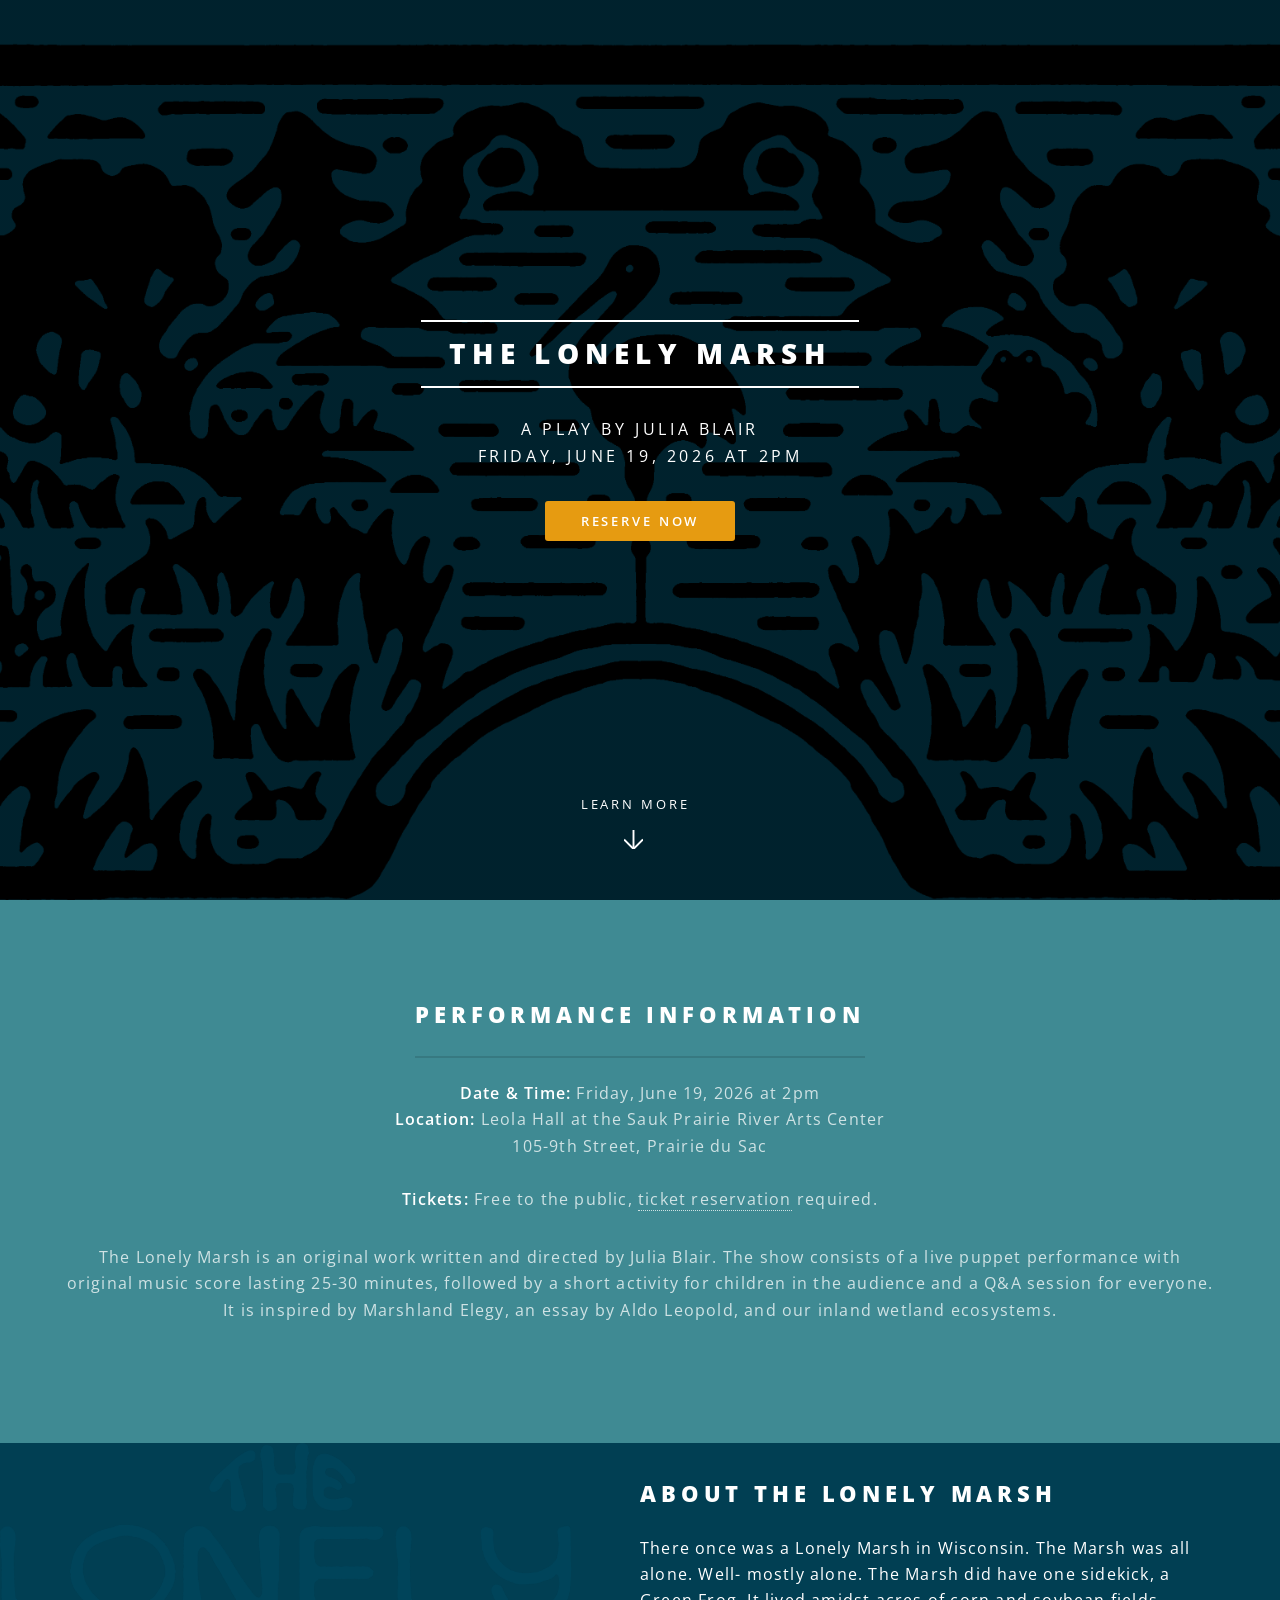
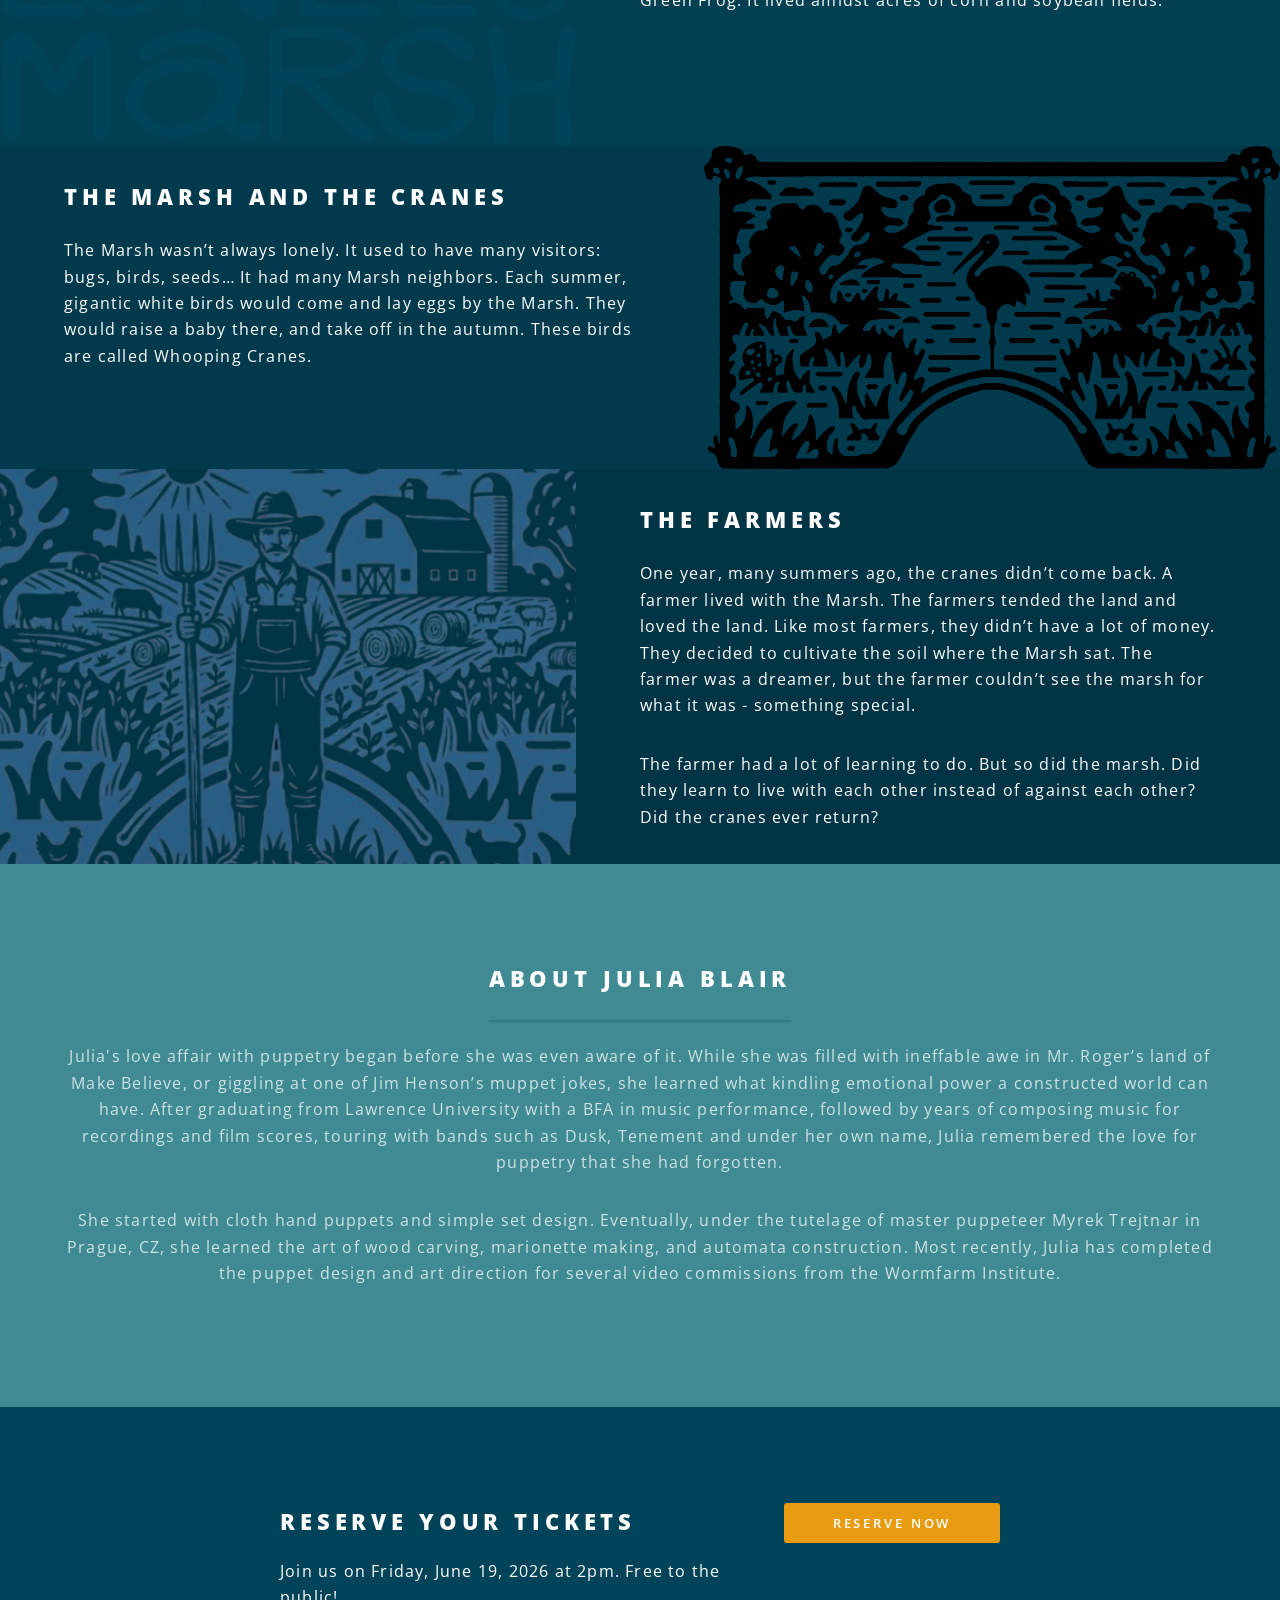
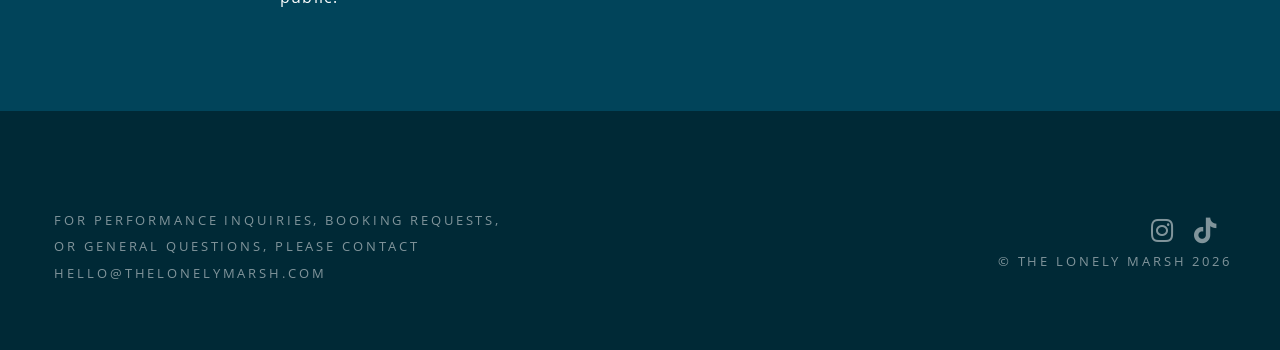
==== commit b660f794: "footer updates and contact info" ====
--- a/index.html
+++ b/index.html
@@ -145,12 +145,14 @@
 				<!-- Footer -->
 					<footer id="footer">
 						<div class="inner">
-							<ul class="copyright">
-								<li>&copy; The Lonely Marsh</li>
+							<ul class="contact">
+								<li>For performance inquiries, booking requests,<br> or general questions, please contact</li>
+								<li>hello@thelonelymarsh.com</li>
 							</ul>
 							<ul class="icons">
 								<li><a href="https://www.instagram.com/the.lonely.marsh/" class="icon brands fa-instagram" target="_blank" rel="noopener noreferrer"><span class="label">Instagram</span></a></li>
-								<li><a href="https://www.tiktok.com/@the.lonely.marsh" class="icon brands fa-tiktok" target="_blank" rel="noopener noreferrer"><span class="label">TikTok</span></a></li>
+								<li><a href="https://www.tiktok.com/@the.lonely.marsh" class="icon brands fa-tiktok" target="_blank" rel="noopener noreferrer"><span class="label">TikTok</span></a></li><br />
+								<li>&copy; The Lonely Marsh 2026</li>
 							</ul>
 						</div>
 					</footer>
--- a/assets/css/main.css
+++ b/assets/css/main.css
@@ -3137,7 +3137,7 @@
 
 /* Footer */
 #footer {
-  padding: 6em 0 4em 0;
+  padding: 6em 3em 4em 3em;
   background-color: rgb(0.5516483516, 37.5120879121, 49.6483516484);
   text-align: center;
 }
@@ -3154,26 +3154,35 @@
   -webkit-align-items: center;
   -ms-align-items: center;
   align-items: center;
-  width: 60em;
+  width: 100%;
   max-width: 100%;
   margin: 0 auto;
 }
 #footer .icons {
   font-size: 1.25em;
-}
-#footer .icons a {
-  color: rgba(255, 255, 255, 0.5);
-}
-#footer .icons a:hover {
-  color: #fff;
-}
-#footer .copyright {
   color: rgba(255, 255, 255, 0.5);
   font-size: 0.8em;
   letter-spacing: 0.225em;
   list-style: none;
   padding: 0;
   text-transform: uppercase;
+  text-align: right;
+}
+#footer .icons a {
+  color: rgba(255, 255, 255, 0.5);
+  font-size: 2em;
+}
+#footer .icons a:hover {
+  color: #fff;
+}
+#footer .contact {
+  color: rgba(255, 255, 255, 0.5);
+  font-size: 0.8em;
+  letter-spacing: 0.225em;
+  list-style: none;
+  padding: 0;
+  text-transform: uppercase;
+  text-align: left;
 }
 #footer ul {
   margin-bottom: 0;
@@ -3185,6 +3194,13 @@
   line-height: 1em;
   margin-left: 1em;
   padding-left: 1em;
+  color: rgba(255, 255, 255, 0.5);
+  font-size: 0.8em;
+  letter-spacing: 0.225em;
+  list-style: none;
+  padding: 0;
+  text-transform: uppercase;
+  text-align: right;
 }
 #footer .copyright li:first-child {
   border-left: 0;
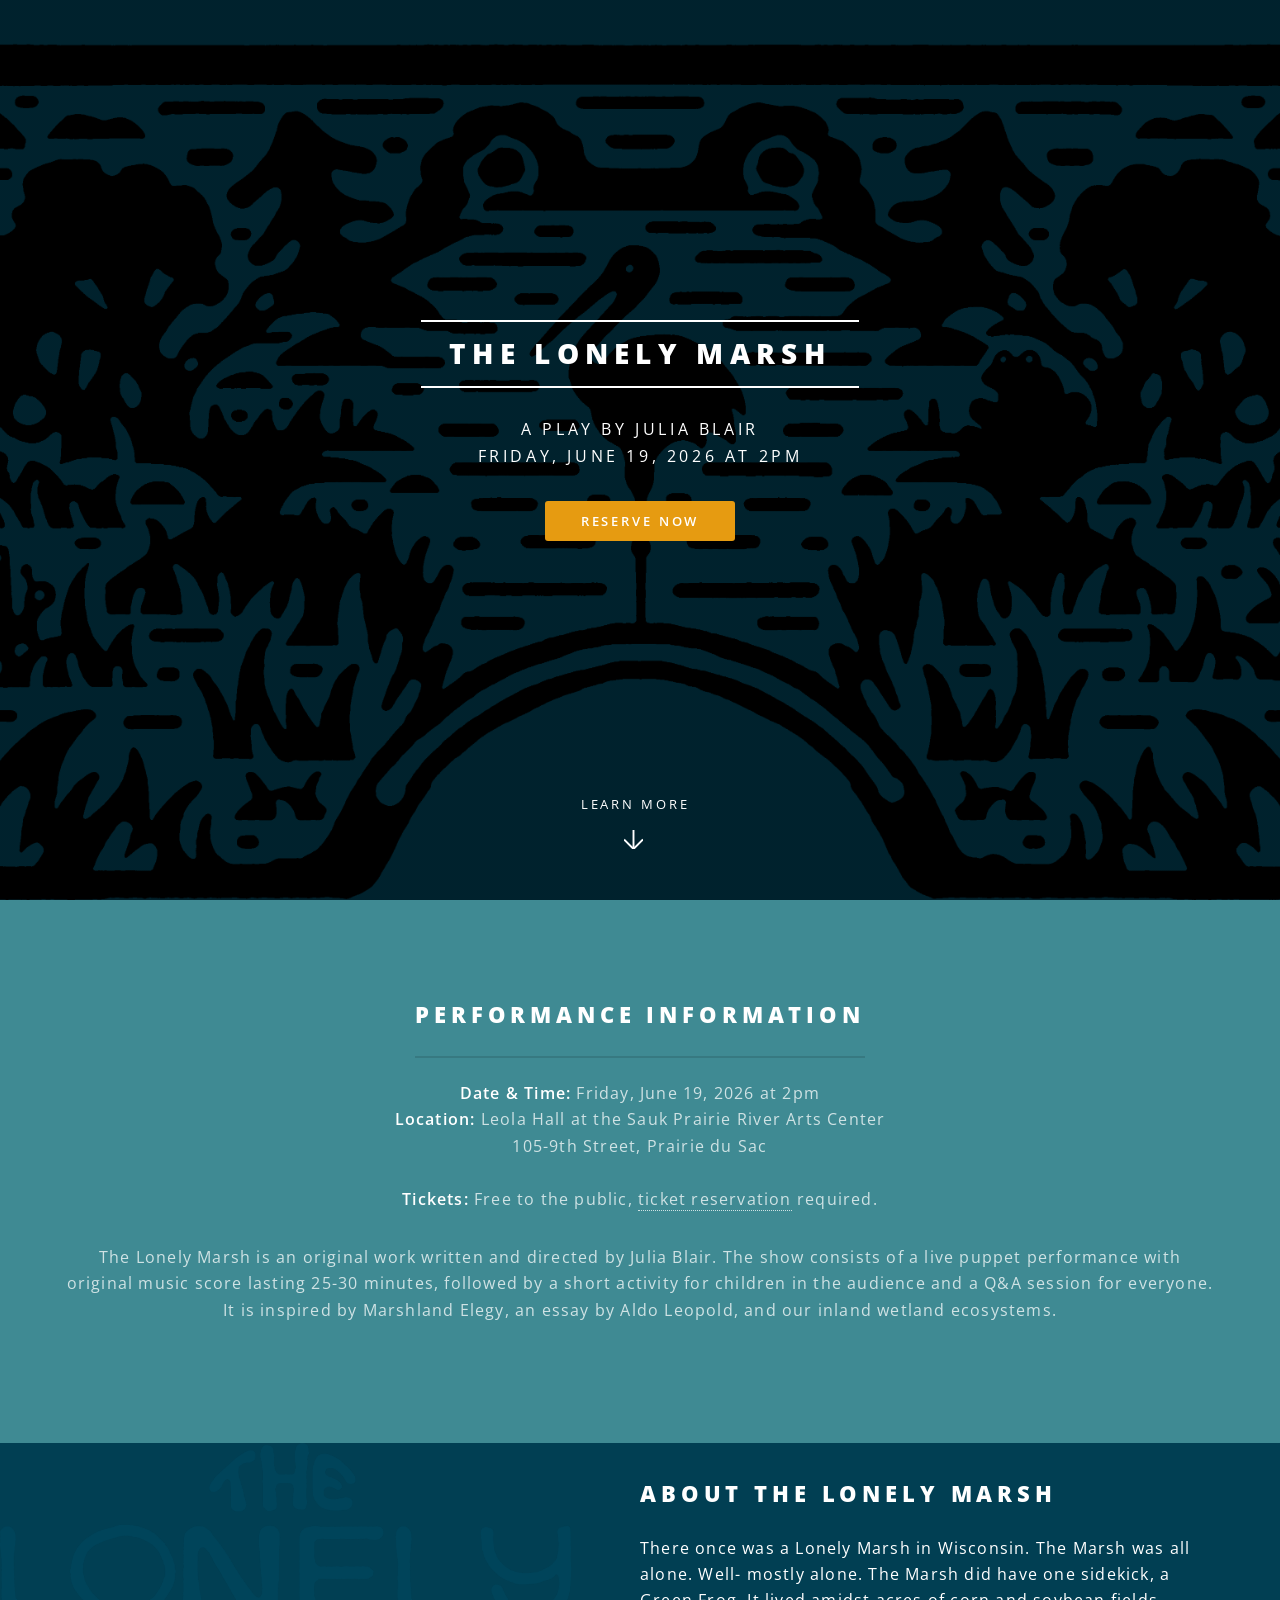
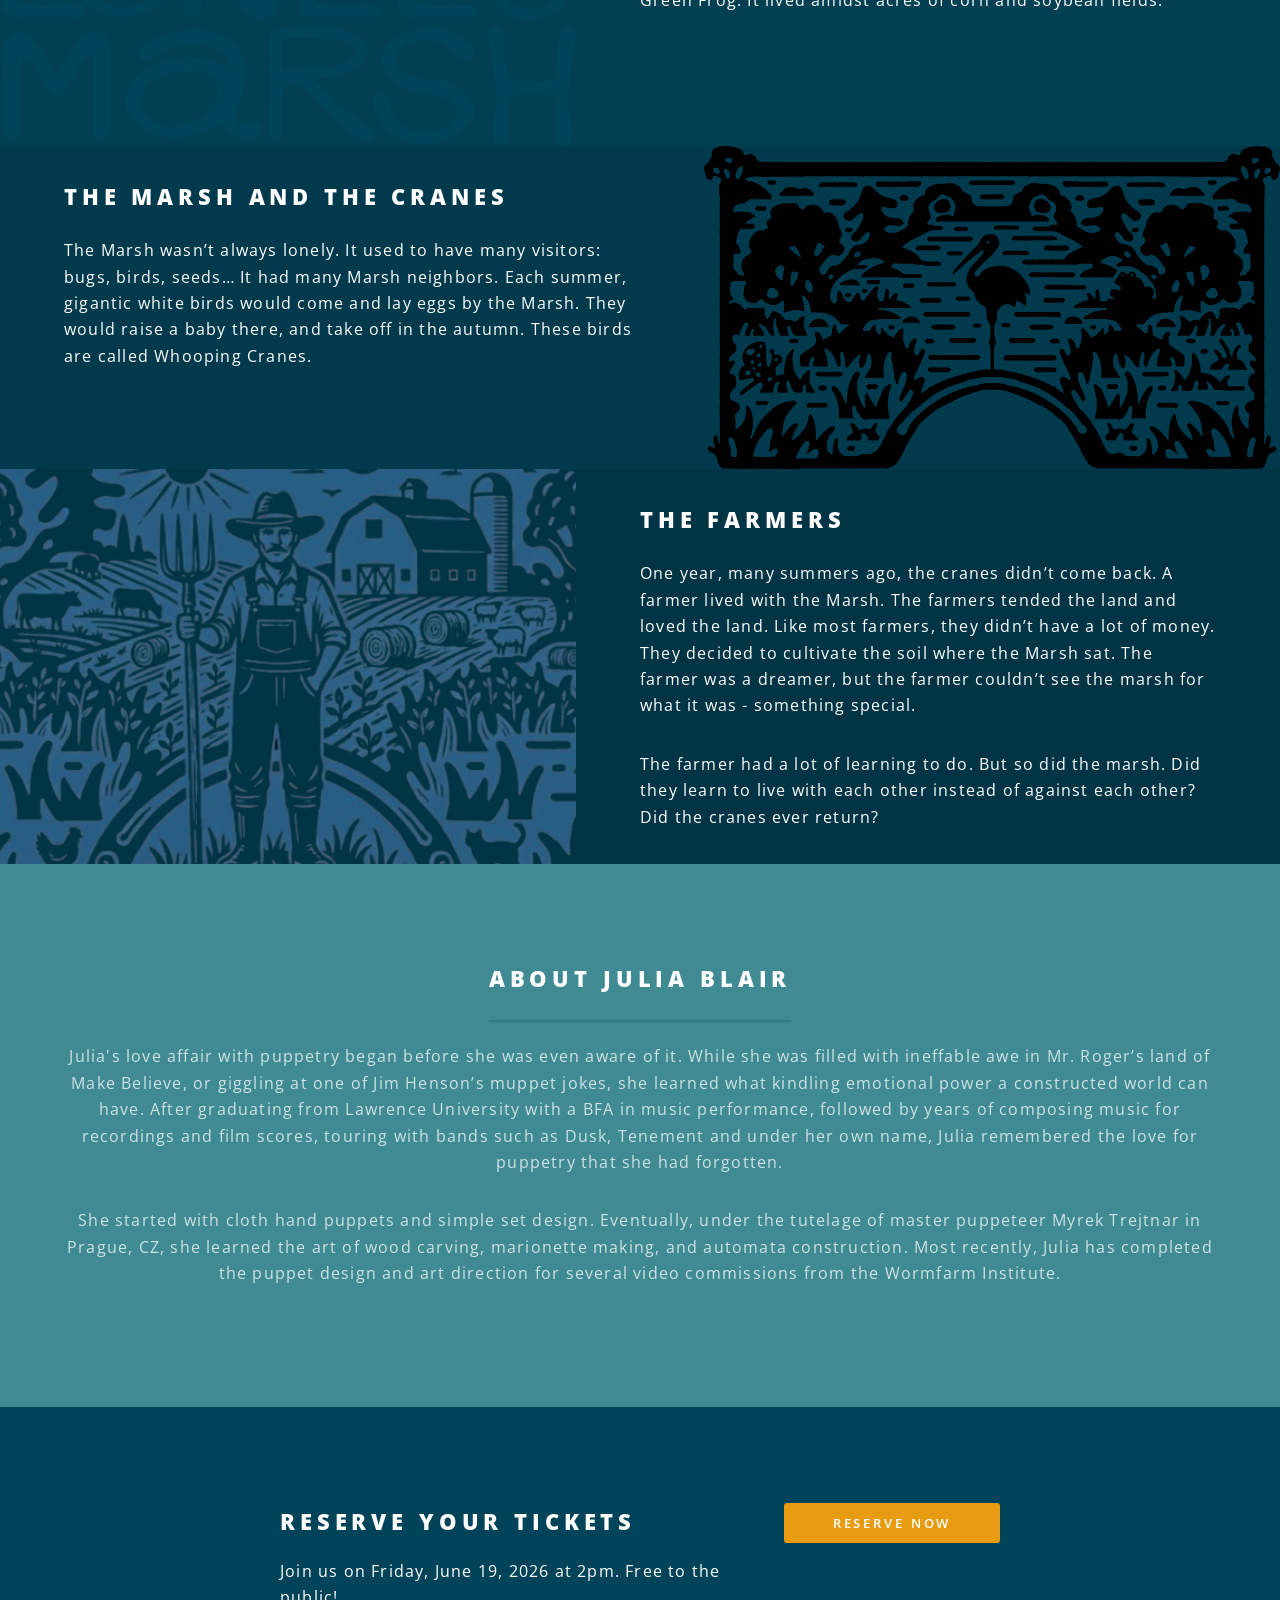
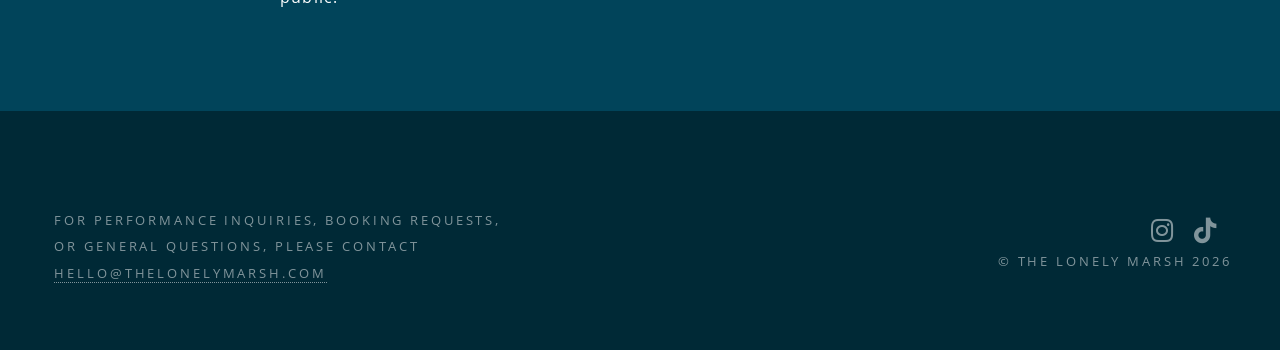
==== commit 84699032: "link email" ====
--- a/index.html
+++ b/index.html
@@ -147,7 +147,7 @@
 						<div class="inner">
 							<ul class="contact">
 								<li>For performance inquiries, booking requests,<br> or general questions, please contact</li>
-								<li>hello@thelonelymarsh.com</li>
+								<li><a href="mailto: hello@thelonelymarsh.com">hello@thelonelymarsh.com</a></li>
 							</ul>
 							<ul class="icons">
 								<li><a href="https://www.instagram.com/the.lonely.marsh/" class="icon brands fa-instagram" target="_blank" rel="noopener noreferrer"><span class="label">Instagram</span></a></li>
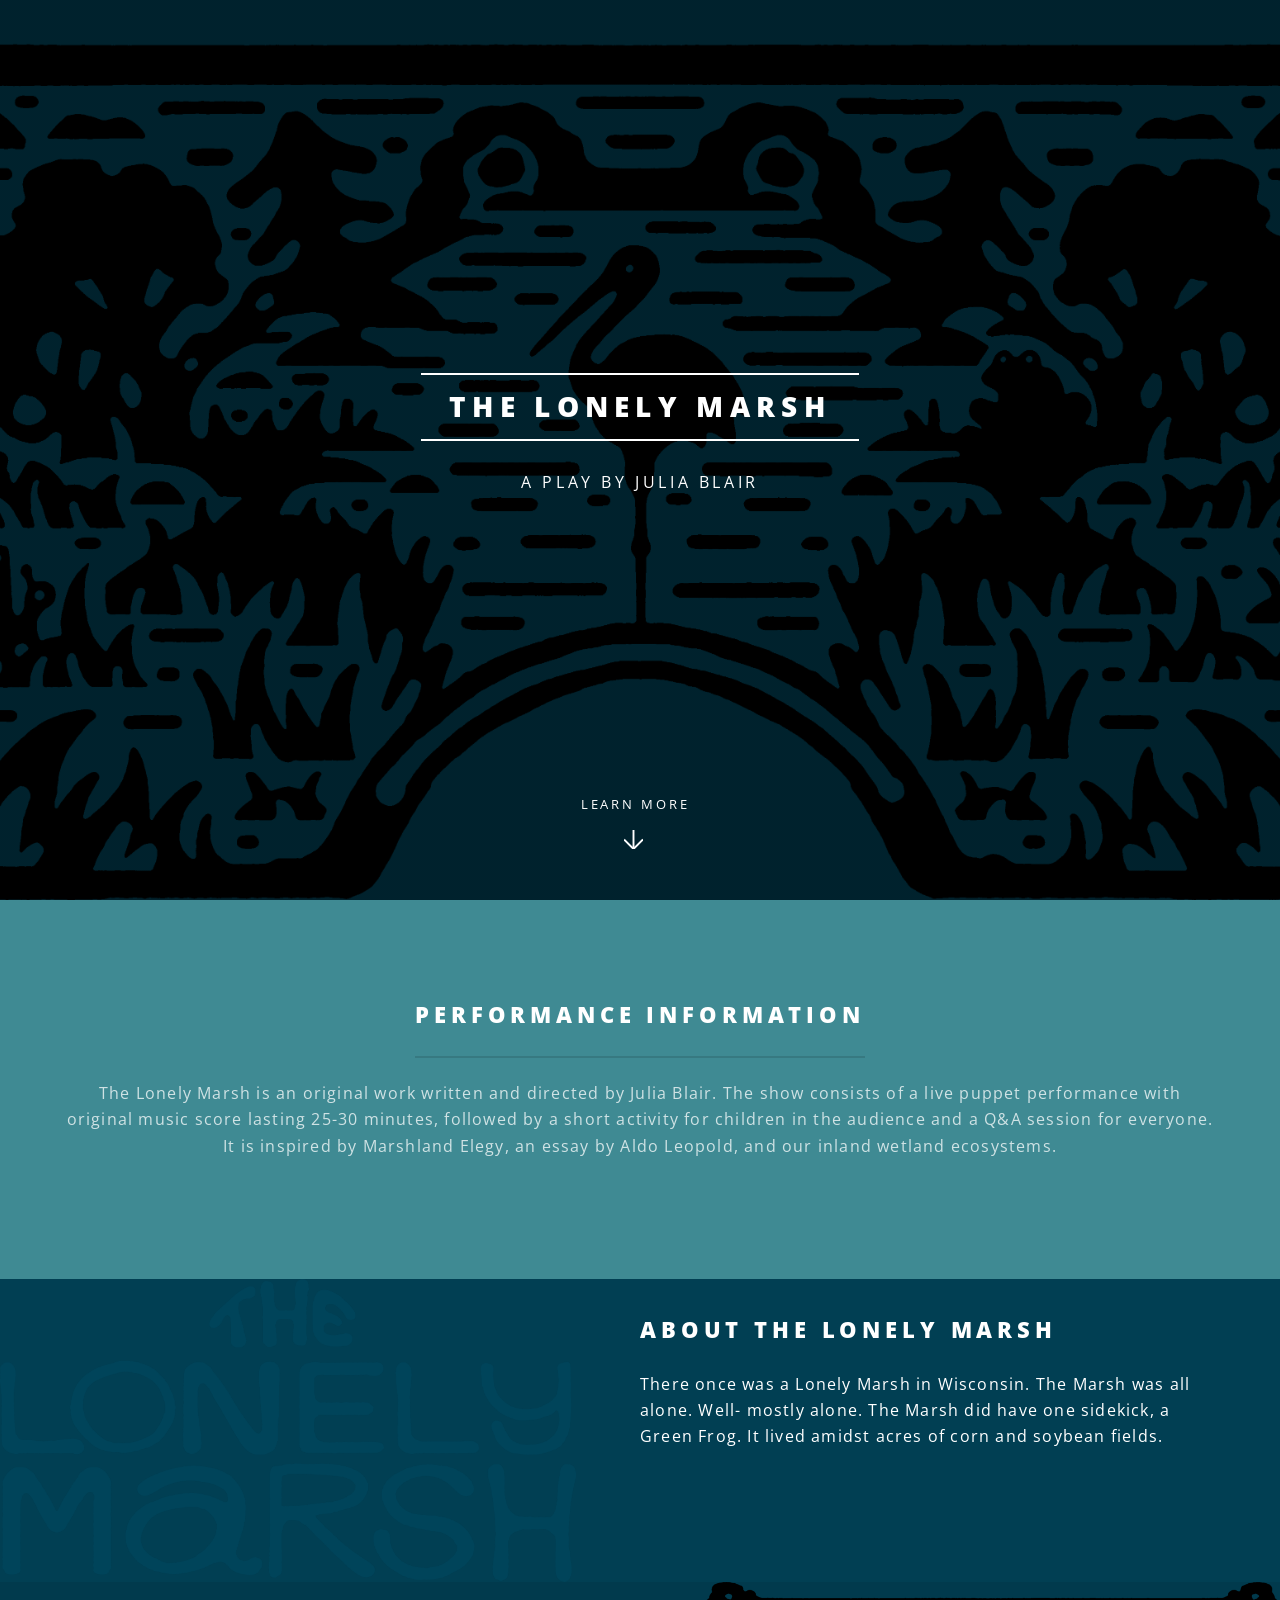
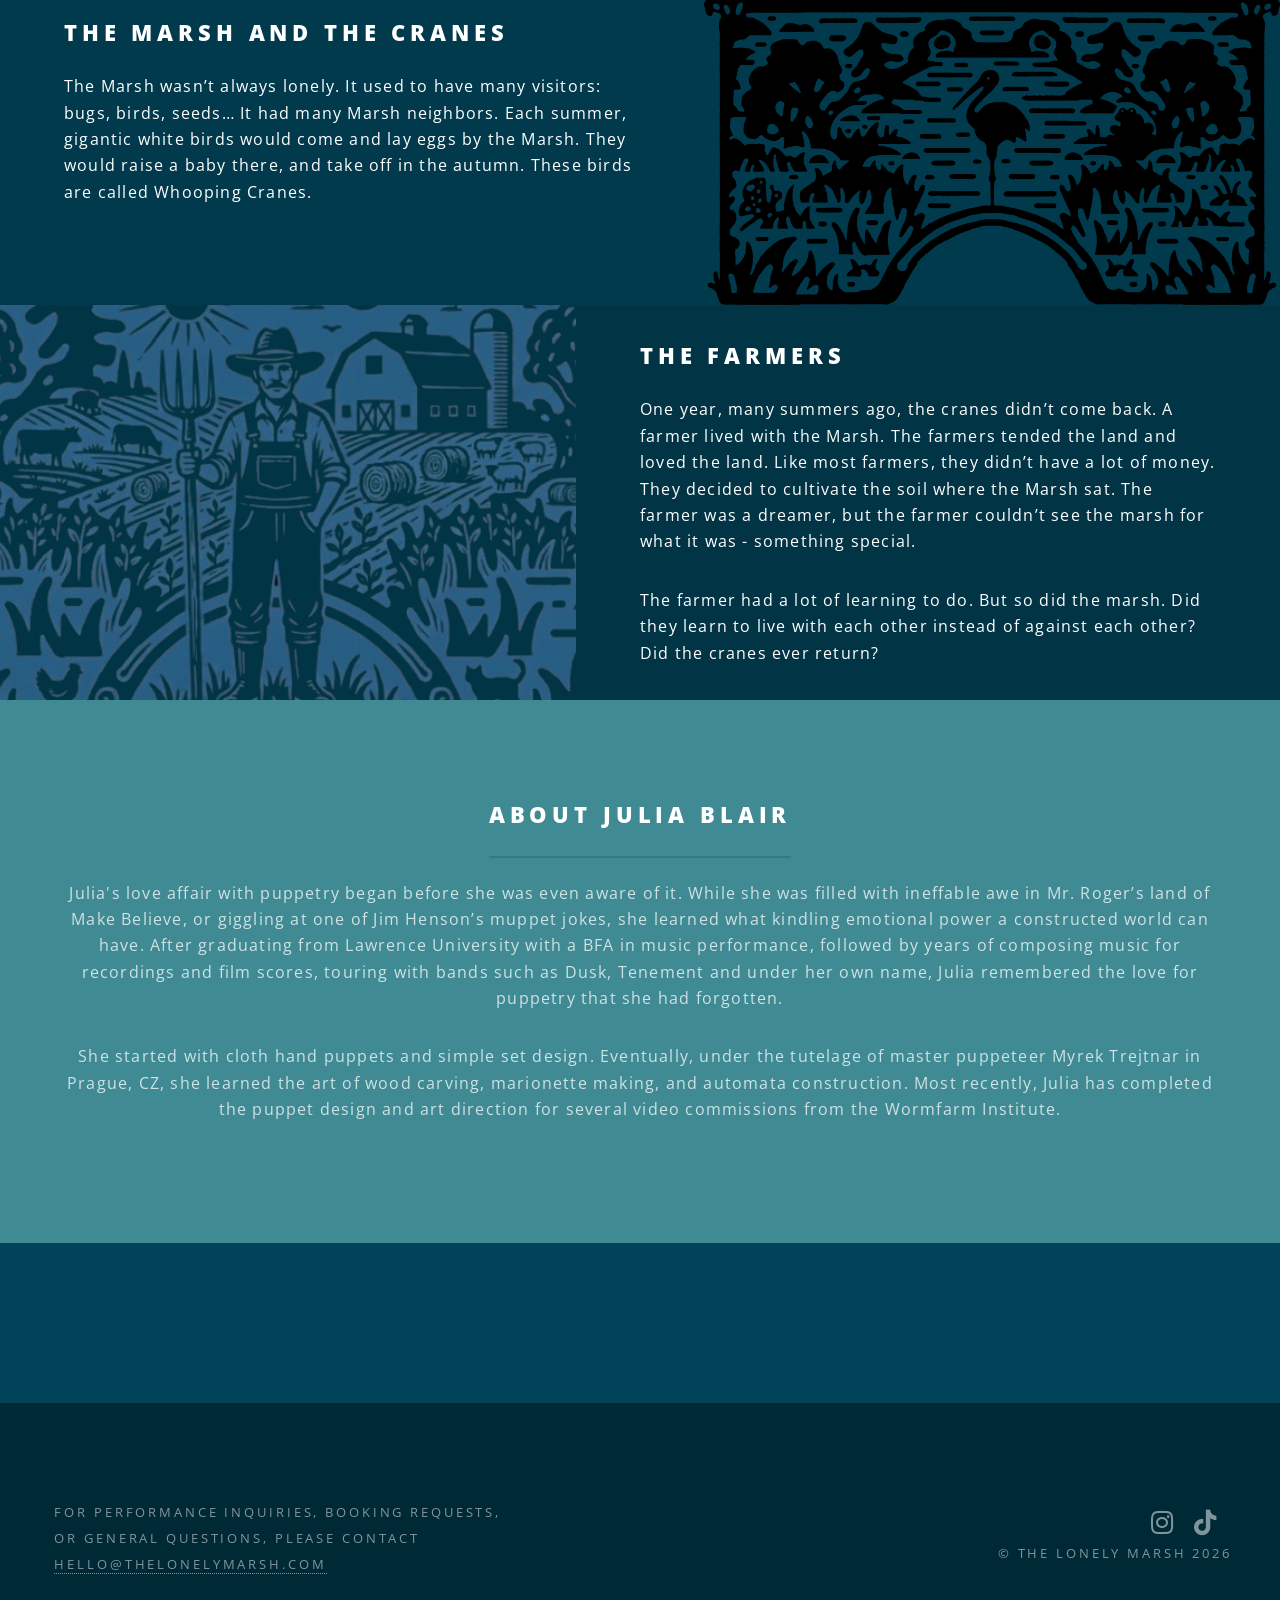
==== commit d32093e1: "removed past performance date information" ====
--- a/index.html
+++ b/index.html
@@ -6,6 +6,7 @@
 		<meta name="viewport" content="width=device-width, initial-scale=1, user-scalable=no" />
 		<meta name="description" content="Experience 'The Lonely Marsh', an original puppet performance by Julia Blair at Sauk Prairie River Arts Center. A musical journey into Wisconsin's wetlands and Whooping Crane conservation." />
 		<meta name="keywords" content="The Lonely Marsh, Julia Blair, puppet show, Wisconsin wetlands, Whooping Crane, Sauk Prairie River Arts Center, Aldo Leopold, Marshland Elegy" />
+		<link rel="icon" href="images/favicon.png" type="image/png" />
 		<link rel="stylesheet" href="assets/css/main.css" />
 		<noscript><link rel="stylesheet" href="assets/css/noscript.css" /></noscript>
 
@@ -22,12 +23,6 @@
 			"@context": "https://schema.org",
 			"@type": "Event",
 			"name": "The Lonely Marsh Puppet Performance",
-			"startDate": "2026-06-19T14:00",
-			"location": {
-				"@type": "Place",
-				"name": "Sauk Prairie River Arts Center",
-				"address": "105 9th St, Prairie du Sac, WI 53578"
-			},
 			"description": "Original puppet work written and directed by Julia Blair, inspired by Marshland Elegy.",
 			"performer": {
 				"@type": "Person",
@@ -67,10 +62,6 @@
 						<div class="inner">
 							<h2>The Lonely Marsh</h2>
 							<p>A Play by Julia Blair<br />
-							Friday, June 19, 2026 at 2pm</p>
-							<ul class="actions special">
-								<li><a href="https://app.arts-people.com/?show=324186" class="button fit primary" target="_blank" rel="noopener noreferrer">Reserve Now</a></li>
-							</ul>
 						</div>
 						<a href="#one" class="more scrolly">Learn More</a>
 					</section>
@@ -80,10 +71,6 @@
 						<div class="inner">
 							<header class="major">
 								<h2>Performance Information</h2>
-								<p><strong>Date & Time:</strong> Friday, June 19, 2026 at 2pm<br />
-								<strong>Location:</strong> Leola Hall at the Sauk Prairie River Arts Center<br />
-								105-9th Street, Prairie du Sac<br /><br />
-								<strong>Tickets:</strong> Free to the public, <a href="https://app.arts-people.com/?show=324186" target="_blank" rel="noopener noreferrer">ticket reservation</a> required.</p>
 								<p>The Lonely Marsh is an original work written and directed by Julia Blair. The show consists of a live puppet performance with original music score lasting 25-30 minutes, followed by a short activity for children in the audience and a Q&A session for everyone. It is inspired by Marshland Elegy, an essay by Aldo Leopold, and our inland wetland ecosystems.</p>
 							</header>
 						</div>
@@ -133,12 +120,8 @@
 					<section id="cta" class="wrapper style4">
 						<div class="inner">
 							<header>
-								<h2>Reserve Your Tickets</h2>
-								<p>Join us on Friday, June 19, 2026 at 2pm. Free to the public!</p>
+
 							</header>
-							<ul class="actions stacked">
-								<li><a href="https://app.arts-people.com/?show=324186" class="button fit primary" target="_blank" rel="noopener noreferrer">Reserve Now</a></li>
-							</ul>
 						</div>
 					</section>
 
--- a/assets/css/main.css
+++ b/assets/css/main.css
@@ -3159,7 +3159,6 @@
   margin: 0 auto;
 }
 #footer .icons {
-  font-size: 1.25em;
   color: rgba(255, 255, 255, 0.5);
   font-size: 0.8em;
   letter-spacing: 0.225em;
@@ -3243,6 +3242,10 @@
   #footer .inner > ul:first-child {
     margin-bottom: 2em;
   }
+  #footer .icons,
+  #footer .contact {
+    text-align: center;
+  }
 }
 
 /* Landing */
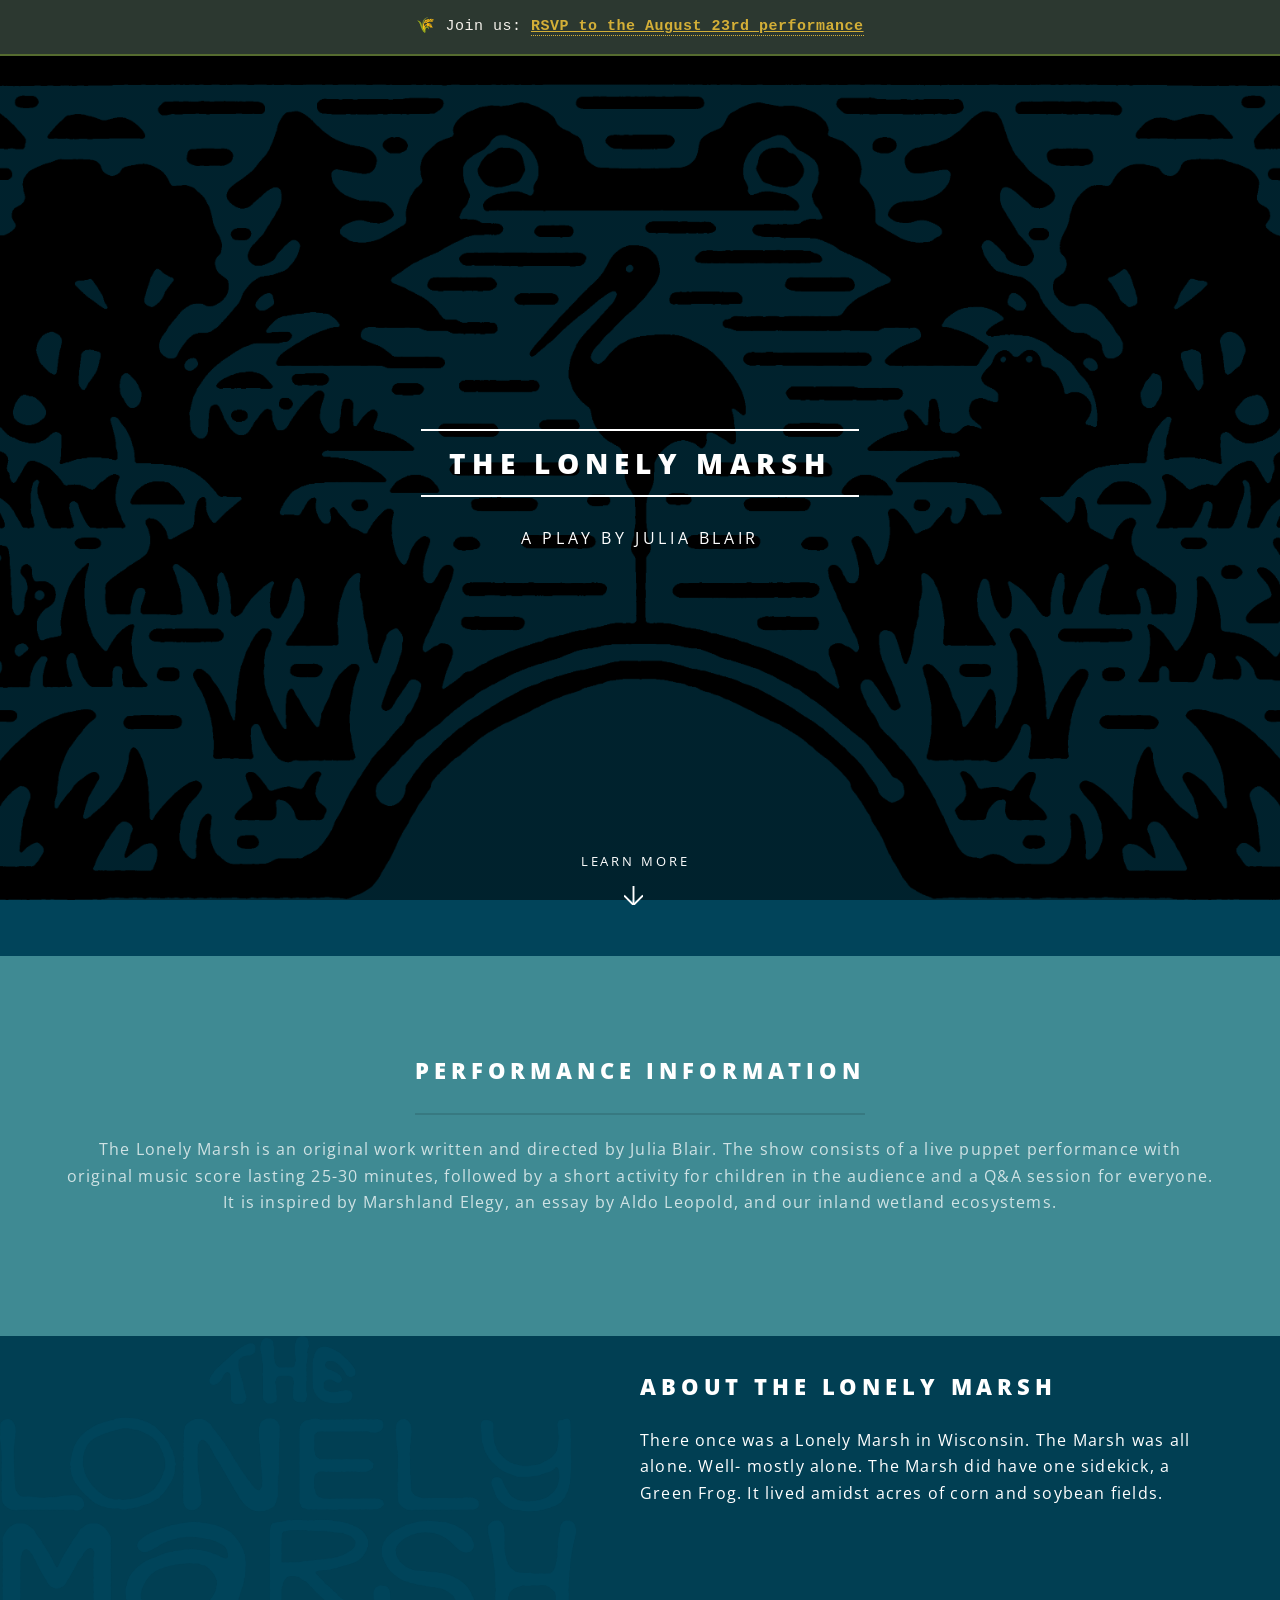
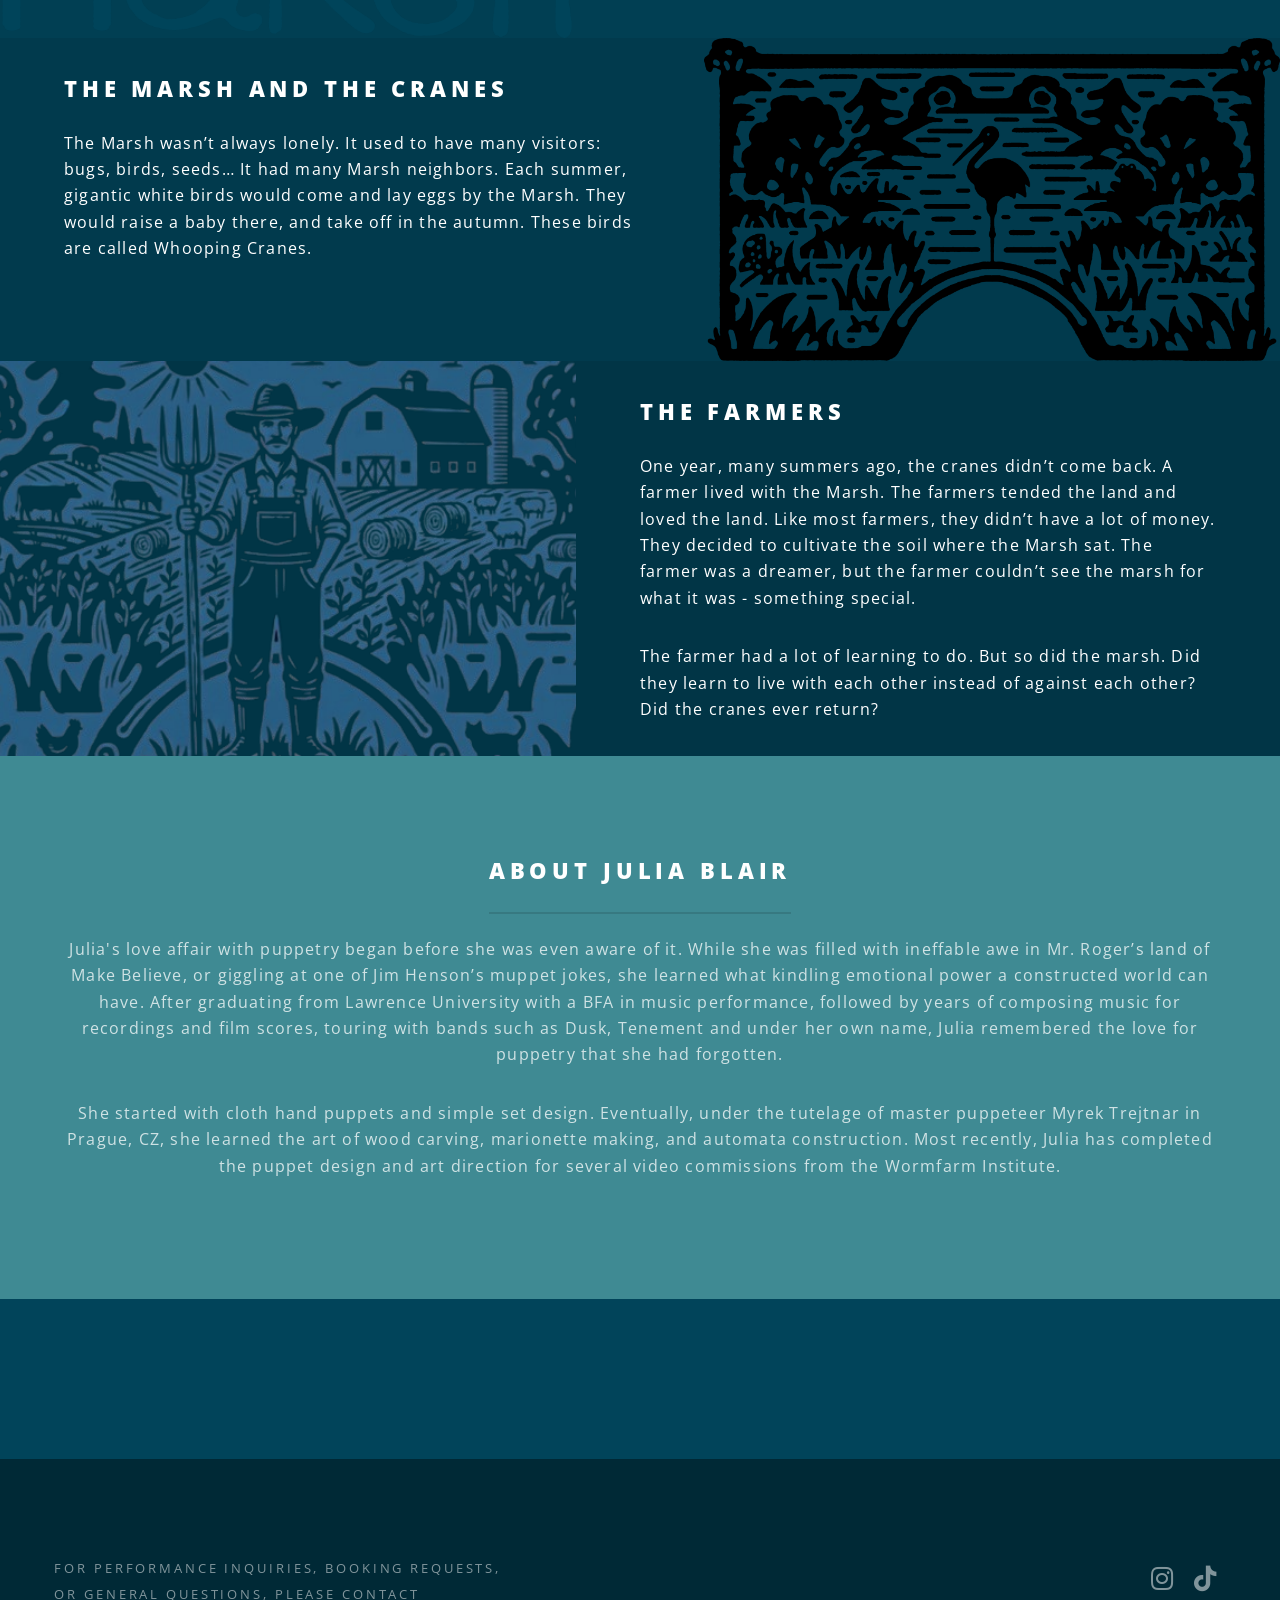
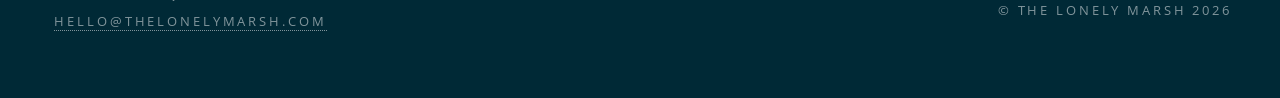
==== commit 07a5e046: "Add RSVP section to landing page" ====
--- a/index.html
+++ b/index.html
@@ -35,6 +35,12 @@
 
 		<!-- Page Wrapper -->
 			<div id="page-wrapper">
+				<div style="background-color: #2c3830; padding: 14px 20px; text-align: center; font-family: 'Courier New', Courier, monospace, sans-serif; border-bottom: 2px solid #556b2f;">
+  <p style="margin: 0; font-size: 15px; color: #f4f1ea; letter-spacing: 0.5px;">
+    🌾 Join us: <a href="https://www.evite.com/event/0115IIAE4SKDAAUS6EPRTQBEOV5PMY?utm_campaign=send_sharable_link&utm_source=evitelink&utm_medium=sharable_invite" target="_blank" style="color: #d4af37; text-decoration: underline; font-weight: bold;">RSVP to the August 23rd performance</a>
+  </p>
+</div>
+
 
 				<!-- Header -->
 					<header id="header" class="alt">
@@ -152,4 +158,4 @@
 			<script src="assets/js/main.js"></script>
 
 	</body>
-</html>+</html>
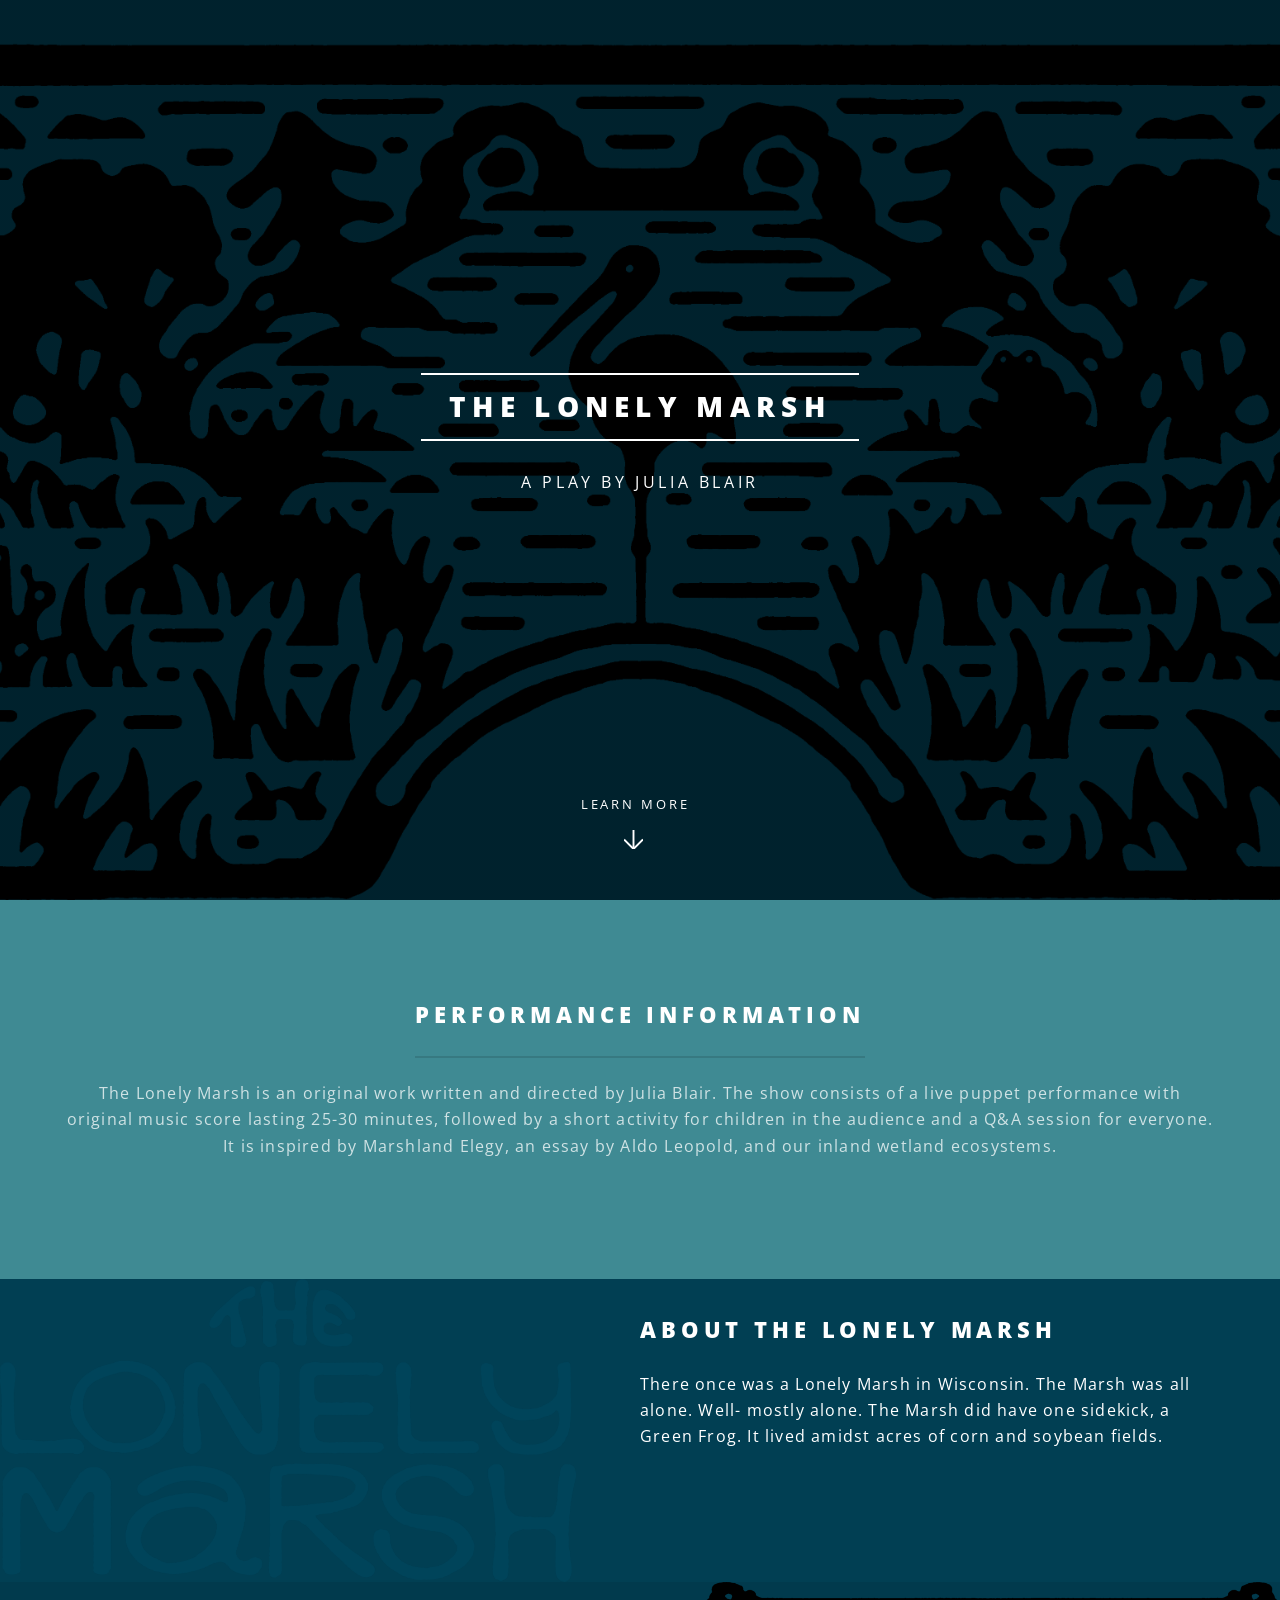
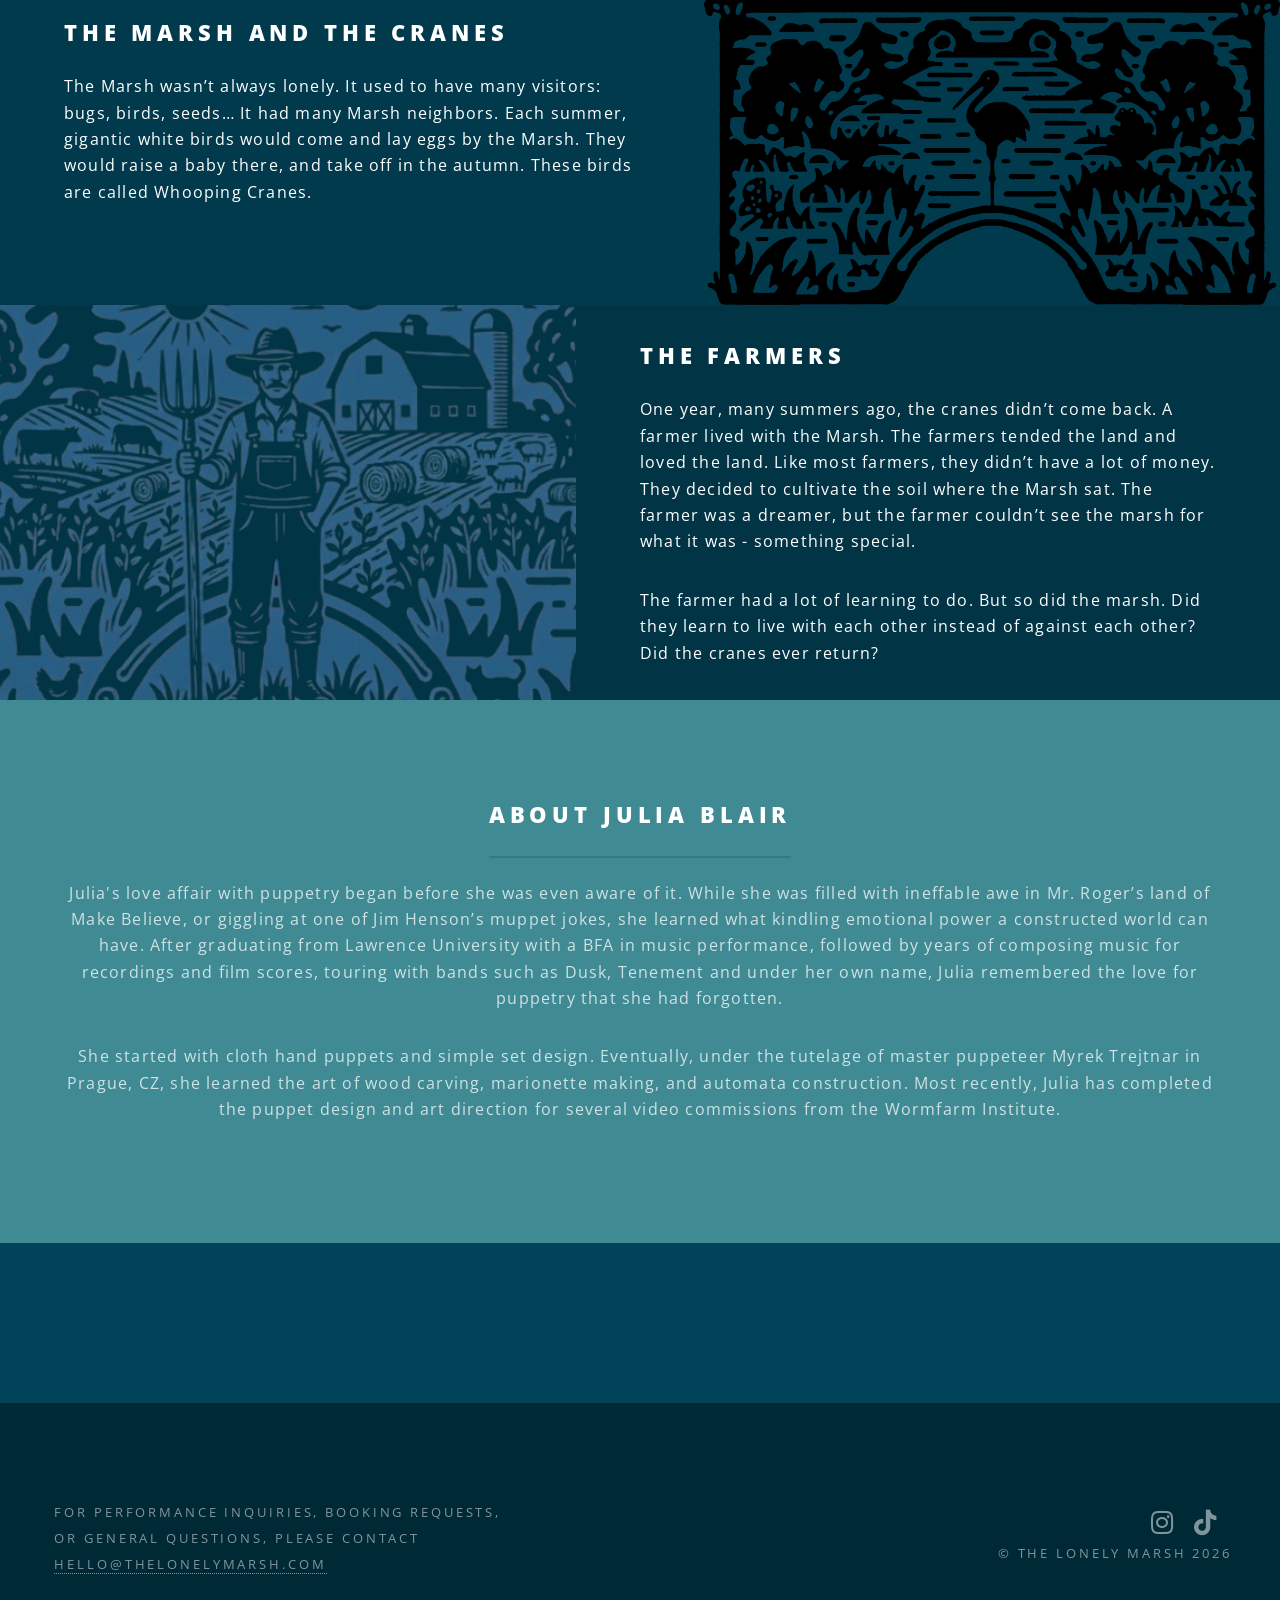
==== commit e6c625eb: "Remove RSVP invitation from index.html Removed RSVP section from the landing page." ====
--- a/index.html
+++ b/index.html
@@ -35,11 +35,6 @@
 
 		<!-- Page Wrapper -->
 			<div id="page-wrapper">
-				<div style="background-color: #2c3830; padding: 14px 20px; text-align: center; font-family: 'Courier New', Courier, monospace, sans-serif; border-bottom: 2px solid #556b2f;">
-  <p style="margin: 0; font-size: 15px; color: #f4f1ea; letter-spacing: 0.5px;">
-    🌾 Join us: <a href="https://www.evite.com/event/0115IIAE4SKDAAUS6EPRTQBEOV5PMY?utm_campaign=send_sharable_link&utm_source=evitelink&utm_medium=sharable_invite" target="_blank" style="color: #d4af37; text-decoration: underline; font-weight: bold;">RSVP to the August 23rd performance</a>
-  </p>
-</div>
 
 
 				<!-- Header -->
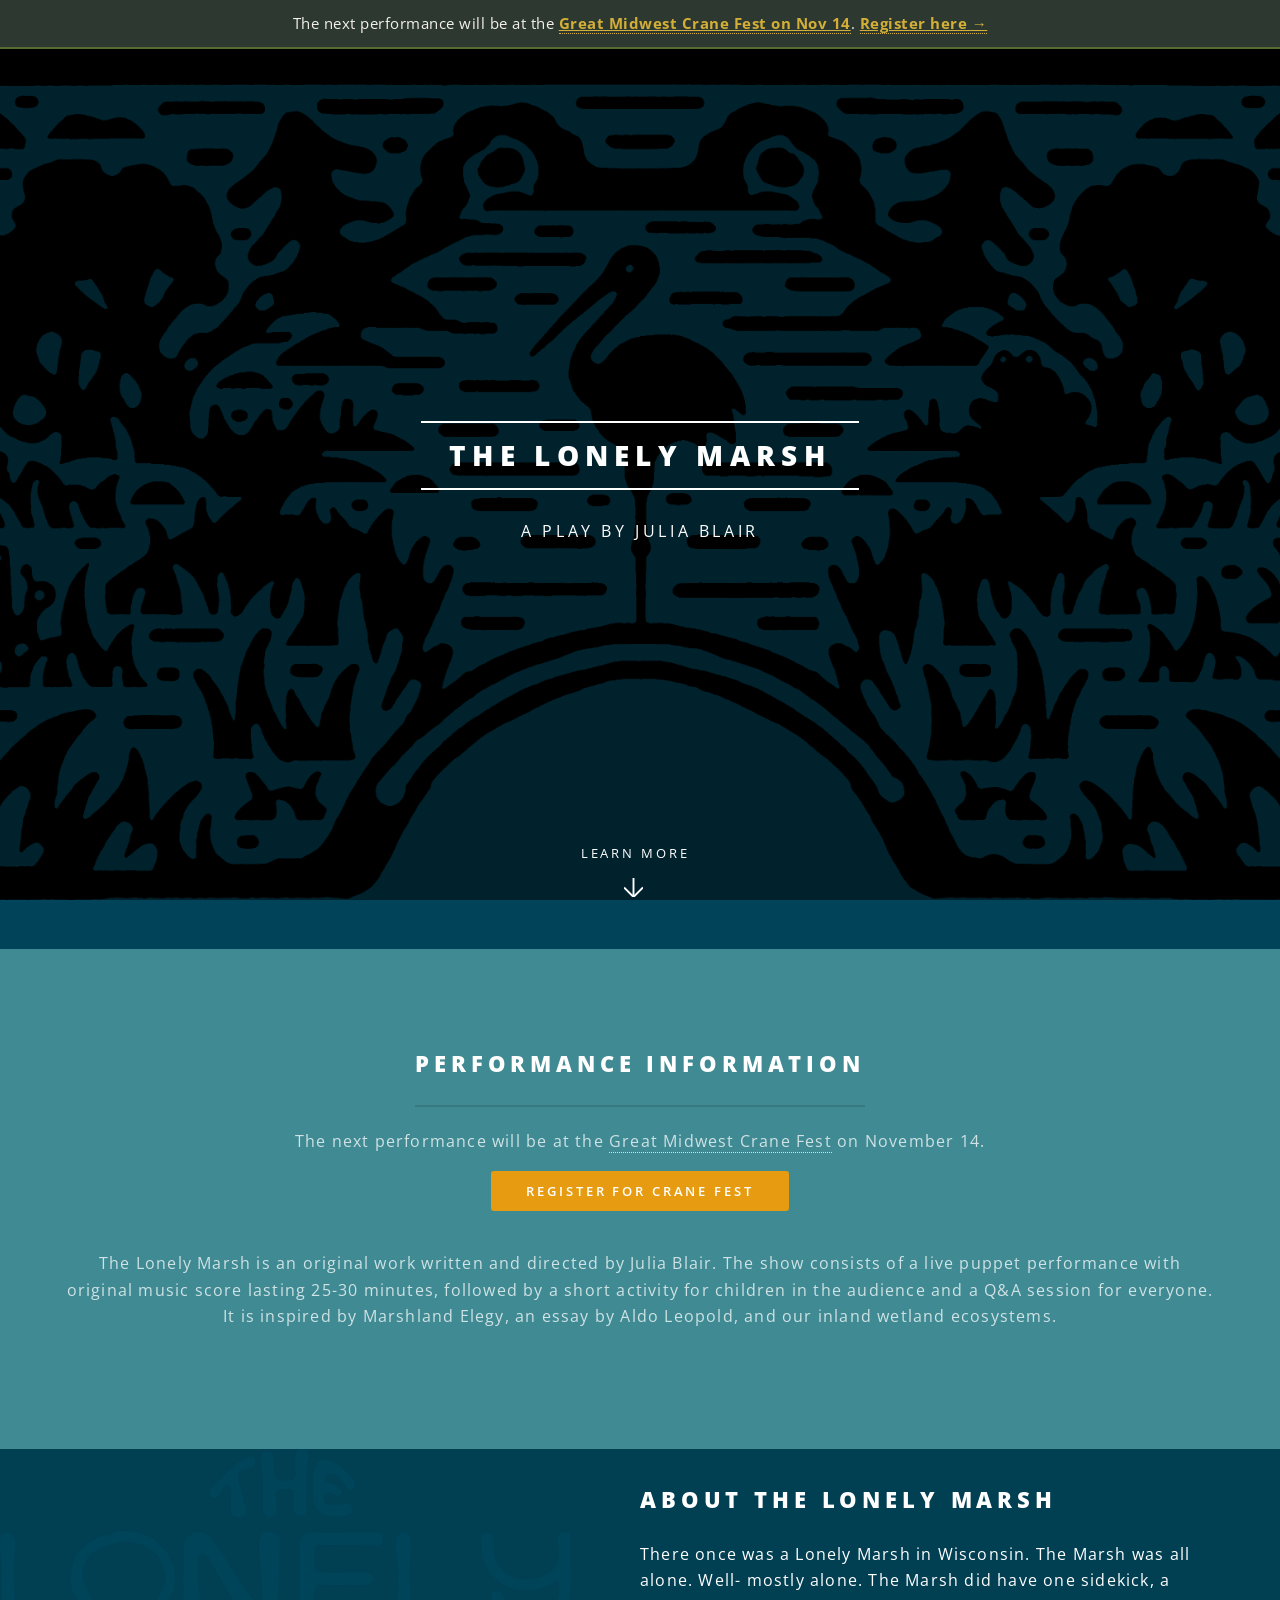
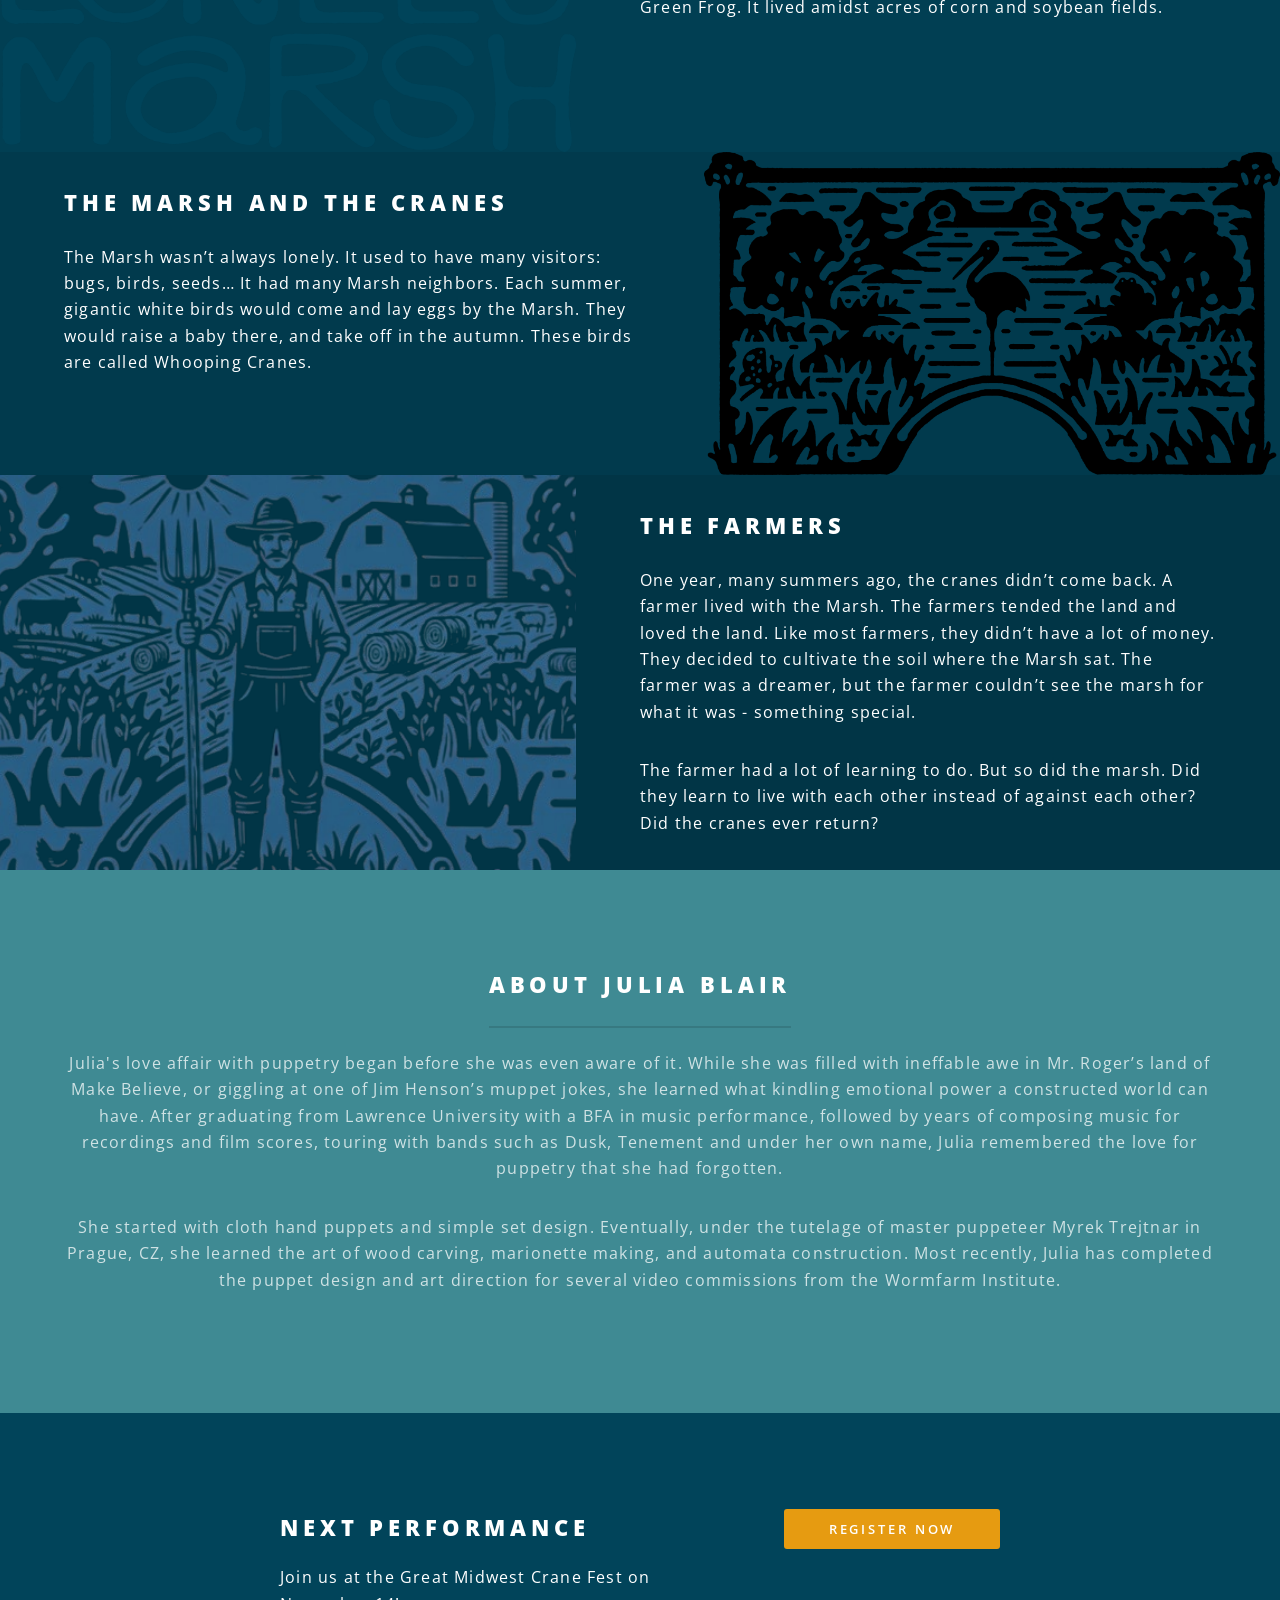
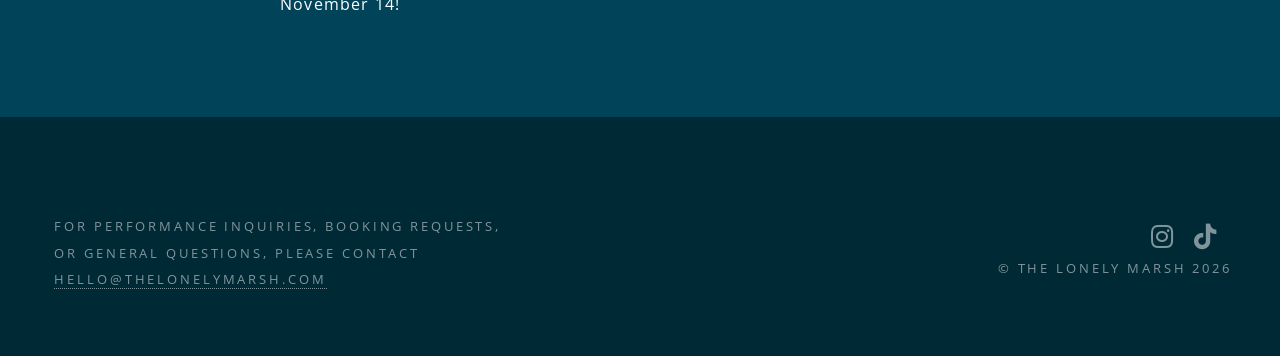
==== commit 9fb7c211: "crane fest registration update" ====
--- a/index.html
+++ b/index.html
@@ -23,6 +23,12 @@
 			"@context": "https://schema.org",
 			"@type": "Event",
 			"name": "The Lonely Marsh Puppet Performance",
+			"startDate": "2026-11-14",
+			"location": {
+				"@type": "Place",
+				"name": "Great Midwest Crane Fest",
+				"address": "Baraboo, WI"
+			},
 			"description": "Original puppet work written and directed by Julia Blair, inspired by Marshland Elegy.",
 			"performer": {
 				"@type": "Person",
@@ -36,6 +42,12 @@
 		<!-- Page Wrapper -->
 			<div id="page-wrapper">
 
+				<!-- Top Announcement Banner -->
+				<div class="top-announcement-banner" style="background-color: #2c3830; padding: 12px 20px; text-align: center; border-bottom: 2px solid #556b2f; position: relative; z-index: 10001;">
+					<p style="margin: 0; font-size: 15px; line-height: 1.5; color: #f4f1ea; letter-spacing: 0.5px;">
+						The next performance will be at the <a href="https://greatmidwestcranefest.org/" target="_blank" rel="noopener noreferrer" style="color: #d4af37; text-decoration: underline; font-weight: bold;">Great Midwest Crane Fest on Nov 14</a>. <a href="https://greatmidwestcranefest.org/registration/" target="_blank" rel="noopener noreferrer" style="color: #d4af37; text-decoration: underline; font-weight: bold; white-space: nowrap;">Register here &rarr;</a>
+					</p>
+				</div>
 
 				<!-- Header -->
 					<header id="header" class="alt">
@@ -62,7 +74,7 @@
 					<section id="banner">
 						<div class="inner">
 							<h2>The Lonely Marsh</h2>
-							<p>A Play by Julia Blair<br />
+							<p>A Play by Julia Blair</p>
 						</div>
 						<a href="#one" class="more scrolly">Learn More</a>
 					</section>
@@ -72,6 +84,8 @@
 						<div class="inner">
 							<header class="major">
 								<h2>Performance Information</h2>
+								<p>The next performance will be at the <a href="https://greatmidwestcranefest.org/" target="_blank" rel="noopener noreferrer">Great Midwest Crane Fest</a> on November 14.<br />
+								<a href="https://greatmidwestcranefest.org/registration/" class="button primary small" target="_blank" rel="noopener noreferrer" style="margin-top: 1.25em;">Register for Crane Fest</a></p>
 								<p>The Lonely Marsh is an original work written and directed by Julia Blair. The show consists of a live puppet performance with original music score lasting 25-30 minutes, followed by a short activity for children in the audience and a Q&A session for everyone. It is inspired by Marshland Elegy, an essay by Aldo Leopold, and our inland wetland ecosystems.</p>
 							</header>
 						</div>
@@ -121,8 +135,12 @@
 					<section id="cta" class="wrapper style4">
 						<div class="inner">
 							<header>
-
+								<h2>Next Performance</h2>
+								<p>Join us at the Great Midwest Crane Fest on November 14!</p>
 							</header>
+							<ul class="actions stacked">
+								<li><a href="https://greatmidwestcranefest.org/registration/" class="button fit primary" target="_blank" rel="noopener noreferrer">Register Now</a></li>
+							</ul>
 						</div>
 					</section>
 
